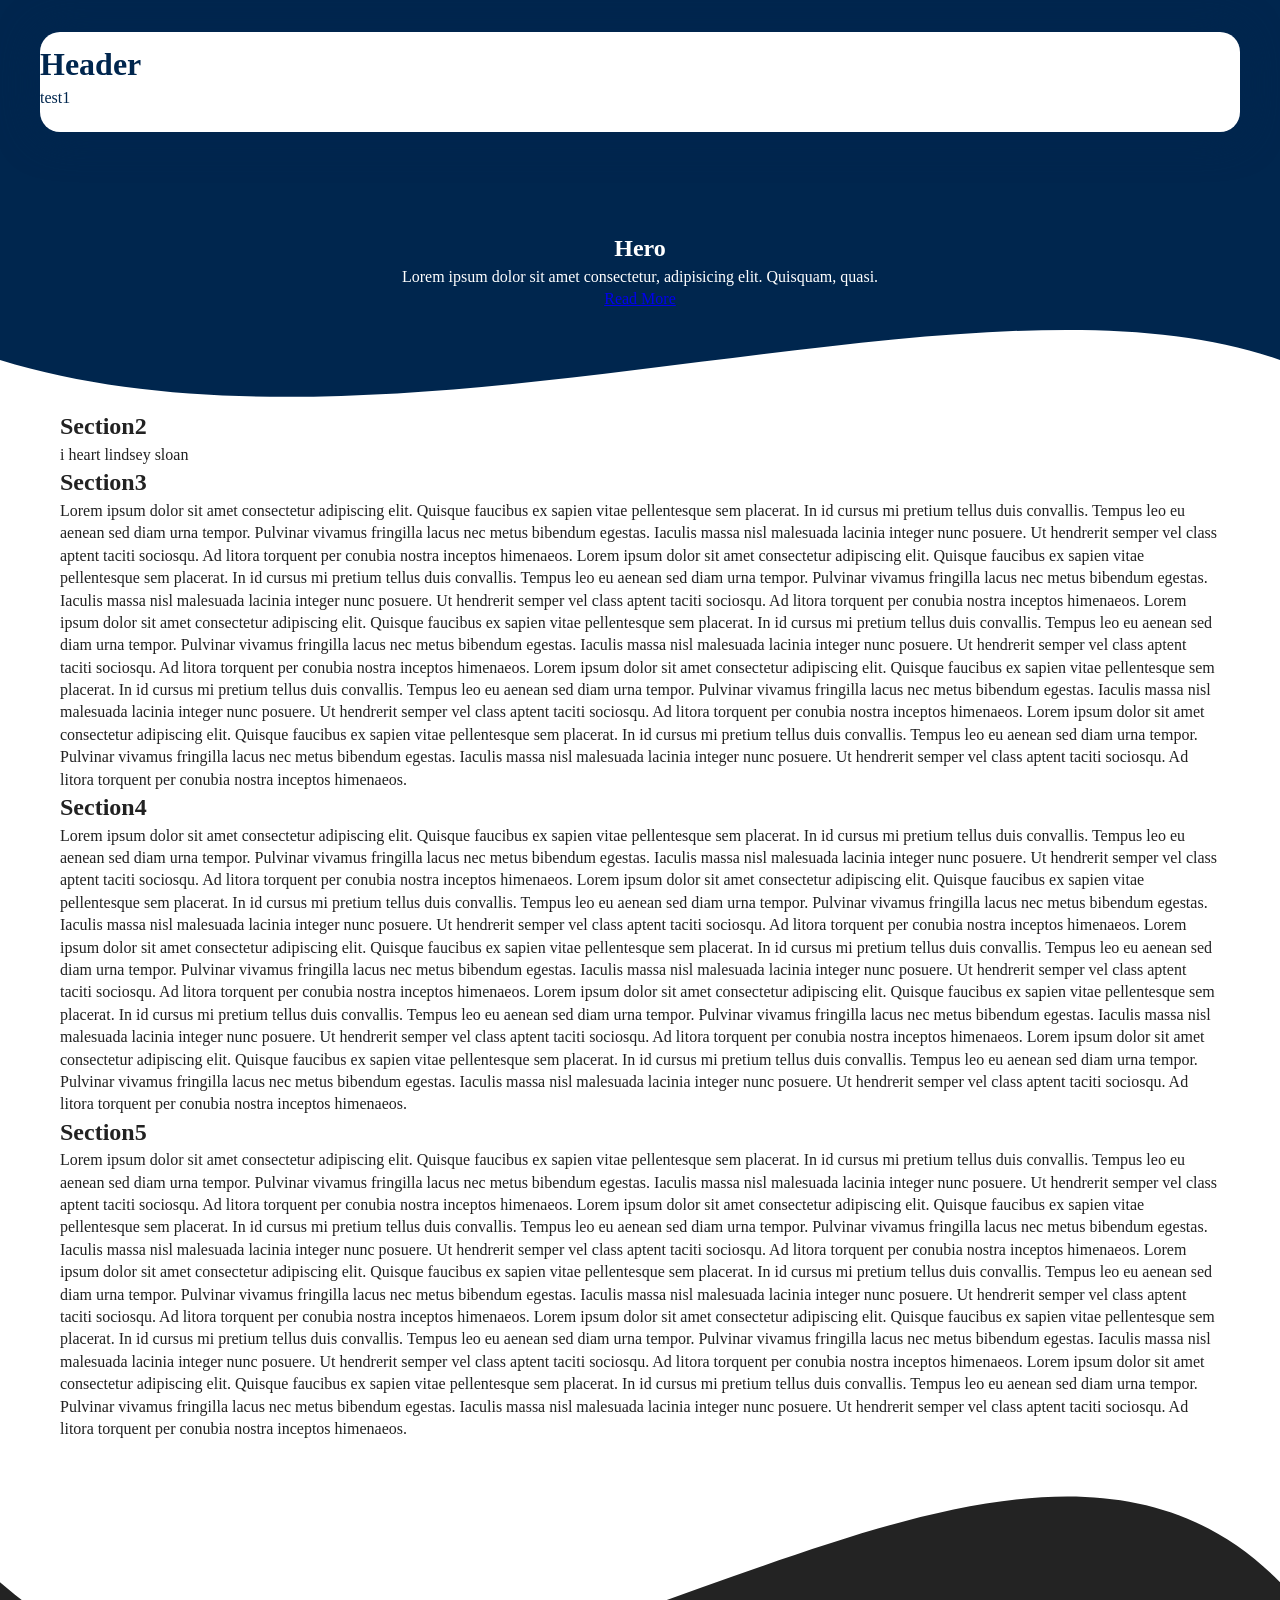
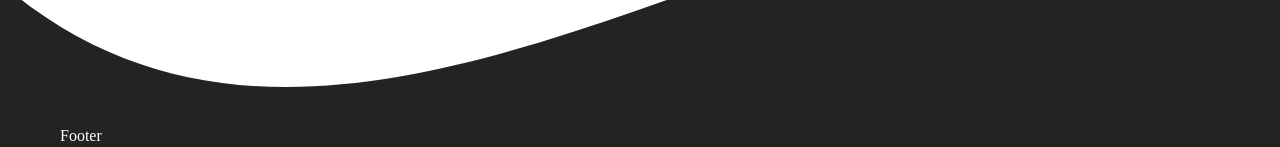
==== index.html @ b5d177bb "<3 sloan>" ====
<!doctype html>
<html class="no-js" lang="">

<head>
  <meta charset="utf-8">
  <meta name="viewport" content="width=device-width, initial-scale=1">
  <title></title>
  <link rel="stylesheet" href="css/style.css">
  <meta name="description" content="">

  <meta property="og:title" content="">
  <meta property="og:type" content="">
  <meta property="og:url" content="">
  <meta property="og:image" content="">
  <meta property="og:image:alt" content="">

  <link rel="icon" href="/favicon.ico" sizes="any">
  <link rel="icon" href="/icon.svg" type="image/svg+xml">
  <link rel="apple-touch-icon" href="icon.png">

  <link rel="manifest" href="site.webmanifest">
  <meta name="theme-color" content="#fafafa">
</head>

<body>
  <script src="js/app.js"></script>
  <header class="onscroll">
    <div>
      <h1>Header</h1>
      <nav>
        <ul>
          <li><p>test1</p></li>
        </ul>
      </nav>
    </div>
  </header>
  <main>
    <section class="hero">
      <div class="container">
        <h1>Hero</h1>
        <p>Lorem ipsum dolor sit amet consectetur, adipisicing elit. Quisquam, quasi.</p>
        <a href="#">Read More</a>
      </div>
        <svg viewBox="0 0 1440 320" xmlns="http://www.w3.org/2000/svg" preserveAspectRatio="none">
          <path fill="#fff" d="M 0 160 C 450 552 1099 -189 1440 160 L 1440 369 L 0 369 Z" />
        </svg>

    </section>
    <div class="container">
      <section>
        <h2>Section2</h2>
        <p>i heart lindsey sloan</p>
      </section>
      <section>
        <h2>Section3</h2>
        <p>Lorem ipsum dolor sit amet consectetur adipiscing elit. Quisque faucibus ex sapien vitae pellentesque sem
          placerat. In id cursus mi pretium tellus duis convallis. Tempus leo eu aenean sed diam urna tempor. Pulvinar
          vivamus fringilla lacus nec metus bibendum egestas. Iaculis massa nisl malesuada lacinia integer nunc posuere.
          Ut hendrerit semper vel class aptent taciti sociosqu. Ad litora torquent per conubia nostra inceptos
          himenaeos.

          Lorem ipsum dolor sit amet consectetur adipiscing elit. Quisque faucibus ex sapien vitae pellentesque sem
          placerat. In id cursus mi pretium tellus duis convallis. Tempus leo eu aenean sed diam urna tempor. Pulvinar
          vivamus fringilla lacus nec metus bibendum egestas. Iaculis massa nisl malesuada lacinia integer nunc posuere.
          Ut hendrerit semper vel class aptent taciti sociosqu. Ad litora torquent per conubia nostra inceptos
          himenaeos.

          Lorem ipsum dolor sit amet consectetur adipiscing elit. Quisque faucibus ex sapien vitae pellentesque sem
          placerat. In id cursus mi pretium tellus duis convallis. Tempus leo eu aenean sed diam urna tempor. Pulvinar
          vivamus fringilla lacus nec metus bibendum egestas. Iaculis massa nisl malesuada lacinia integer nunc posuere.
          Ut hendrerit semper vel class aptent taciti sociosqu. Ad litora torquent per conubia nostra inceptos
          himenaeos.

          Lorem ipsum dolor sit amet consectetur adipiscing elit. Quisque faucibus ex sapien vitae pellentesque sem
          placerat. In id cursus mi pretium tellus duis convallis. Tempus leo eu aenean sed diam urna tempor. Pulvinar
          vivamus fringilla lacus nec metus bibendum egestas. Iaculis massa nisl malesuada lacinia integer nunc posuere.
          Ut hendrerit semper vel class aptent taciti sociosqu. Ad litora torquent per conubia nostra inceptos
          himenaeos.

          Lorem ipsum dolor sit amet consectetur adipiscing elit. Quisque faucibus ex sapien vitae pellentesque sem
          placerat. In id cursus mi pretium tellus duis convallis. Tempus leo eu aenean sed diam urna tempor. Pulvinar
          vivamus fringilla lacus nec metus bibendum egestas. Iaculis massa nisl malesuada lacinia integer nunc posuere.
          Ut hendrerit semper vel class aptent taciti sociosqu. Ad litora torquent per conubia nostra inceptos
          himenaeos.</p>
      </section>
      <section>
        <h2>Section4</h2>
        <p>Lorem ipsum dolor sit amet consectetur adipiscing elit. Quisque faucibus ex sapien vitae pellentesque sem
          placerat. In id cursus mi pretium tellus duis convallis. Tempus leo eu aenean sed diam urna tempor. Pulvinar
          vivamus fringilla lacus nec metus bibendum egestas. Iaculis massa nisl malesuada lacinia integer nunc posuere.
          Ut hendrerit semper vel class aptent taciti sociosqu. Ad litora torquent per conubia nostra inceptos
          himenaeos.

          Lorem ipsum dolor sit amet consectetur adipiscing elit. Quisque faucibus ex sapien vitae pellentesque sem
          placerat. In id cursus mi pretium tellus duis convallis. Tempus leo eu aenean sed diam urna tempor. Pulvinar
          vivamus fringilla lacus nec metus bibendum egestas. Iaculis massa nisl malesuada lacinia integer nunc posuere.
          Ut hendrerit semper vel class aptent taciti sociosqu. Ad litora torquent per conubia nostra inceptos
          himenaeos.

          Lorem ipsum dolor sit amet consectetur adipiscing elit. Quisque faucibus ex sapien vitae pellentesque sem
          placerat. In id cursus mi pretium tellus duis convallis. Tempus leo eu aenean sed diam urna tempor. Pulvinar
          vivamus fringilla lacus nec metus bibendum egestas. Iaculis massa nisl malesuada lacinia integer nunc posuere.
          Ut hendrerit semper vel class aptent taciti sociosqu. Ad litora torquent per conubia nostra inceptos
          himenaeos.

          Lorem ipsum dolor sit amet consectetur adipiscing elit. Quisque faucibus ex sapien vitae pellentesque sem
          placerat. In id cursus mi pretium tellus duis convallis. Tempus leo eu aenean sed diam urna tempor. Pulvinar
          vivamus fringilla lacus nec metus bibendum egestas. Iaculis massa nisl malesuada lacinia integer nunc posuere.
          Ut hendrerit semper vel class aptent taciti sociosqu. Ad litora torquent per conubia nostra inceptos
          himenaeos.

          Lorem ipsum dolor sit amet consectetur adipiscing elit. Quisque faucibus ex sapien vitae pellentesque sem
          placerat. In id cursus mi pretium tellus duis convallis. Tempus leo eu aenean sed diam urna tempor. Pulvinar
          vivamus fringilla lacus nec metus bibendum egestas. Iaculis massa nisl malesuada lacinia integer nunc posuere.
          Ut hendrerit semper vel class aptent taciti sociosqu. Ad litora torquent per conubia nostra inceptos
          himenaeos.</p>
      </section>
      <section>
        <h2>Section5</h2>
        <p>Lorem ipsum dolor sit amet consectetur adipiscing elit. Quisque faucibus ex sapien vitae pellentesque sem
          placerat. In id cursus mi pretium tellus duis convallis. Tempus leo eu aenean sed diam urna tempor. Pulvinar
          vivamus fringilla lacus nec metus bibendum egestas. Iaculis massa nisl malesuada lacinia integer nunc posuere.
          Ut hendrerit semper vel class aptent taciti sociosqu. Ad litora torquent per conubia nostra inceptos
          himenaeos.

          Lorem ipsum dolor sit amet consectetur adipiscing elit. Quisque faucibus ex sapien vitae pellentesque sem
          placerat. In id cursus mi pretium tellus duis convallis. Tempus leo eu aenean sed diam urna tempor. Pulvinar
          vivamus fringilla lacus nec metus bibendum egestas. Iaculis massa nisl malesuada lacinia integer nunc posuere.
          Ut hendrerit semper vel class aptent taciti sociosqu. Ad litora torquent per conubia nostra inceptos
          himenaeos.

          Lorem ipsum dolor sit amet consectetur adipiscing elit. Quisque faucibus ex sapien vitae pellentesque sem
          placerat. In id cursus mi pretium tellus duis convallis. Tempus leo eu aenean sed diam urna tempor. Pulvinar
          vivamus fringilla lacus nec metus bibendum egestas. Iaculis massa nisl malesuada lacinia integer nunc posuere.
          Ut hendrerit semper vel class aptent taciti sociosqu. Ad litora torquent per conubia nostra inceptos
          himenaeos.

          Lorem ipsum dolor sit amet consectetur adipiscing elit. Quisque faucibus ex sapien vitae pellentesque sem
          placerat. In id cursus mi pretium tellus duis convallis. Tempus leo eu aenean sed diam urna tempor. Pulvinar
          vivamus fringilla lacus nec metus bibendum egestas. Iaculis massa nisl malesuada lacinia integer nunc posuere.
          Ut hendrerit semper vel class aptent taciti sociosqu. Ad litora torquent per conubia nostra inceptos
          himenaeos.

          Lorem ipsum dolor sit amet consectetur adipiscing elit. Quisque faucibus ex sapien vitae pellentesque sem
          placerat. In id cursus mi pretium tellus duis convallis. Tempus leo eu aenean sed diam urna tempor. Pulvinar
          vivamus fringilla lacus nec metus bibendum egestas. Iaculis massa nisl malesuada lacinia integer nunc posuere.
          Ut hendrerit semper vel class aptent taciti sociosqu. Ad litora torquent per conubia nostra inceptos
          himenaeos.</p>
      </section>
    </div>
    <svg viewBox="0 0 1440 320" xmlns="http://www.w3.org/2000/svg" preserveAspectRatio="none">
      <path fill="#232323" d="M 0 160 C 450 552 1099 -189 1440 160 L 1440 369 L 0 369 Z" />
    </svg>
  </main>
  <footer>
    <div class="container">
      <p>Footer</p>
    </div>
  </footer>
</body>

</html>
---- css/style.css ----
/*! HTML5 Boilerplate v9.0.1 | MIT License | https://html5boilerplate.com/ */

/* main.css 3.0.0 | MIT License | https://github.com/h5bp/main.css#readme */
/*
 * What follows is the result of much research on cross-browser styling.
 * Credit left inline and big thanks to Nicolas Gallagher, Jonathan Neal,
 * Kroc Camen, and the H5BP dev community and team.
 */

/* ==========================================================================
   Base styles: opinionated defaults
   ========================================================================== */

html {
  color: #222;
  font-size: 1em;
  line-height: 1.4;
}

/*
 * Remove text-shadow in selection highlight:
 * https://twitter.com/miketaylr/status/12228805301
 *
 * Customize the background color to match your design.
 */

::-moz-selection {
  background: #b3d4fc;
  text-shadow: none;
}

::selection {
  background: #b3d4fc;
  text-shadow: none;
}

/*
 * A better looking default horizontal rule
 */

hr {
  display: block;
  height: 1px;
  border: 0;
  border-top: 1px solid #ccc;
  margin: 1em 0;
  padding: 0;
}

/*
 * Remove the gap between audio, canvas, iframes,
 * images, videos and the bottom of their containers:
 * https://github.com/h5bp/html5-boilerplate/issues/440
 */

audio,
canvas,
iframe,
img,
svg,
video {
  vertical-align: middle;
}

/*
 * Remove default fieldset styles.
 */

fieldset {
  border: 0;
  margin: 0;
  padding: 0;
}

/*
 * Allow only vertical resizing of textareas.
 */

textarea {
  resize: vertical;
}

/* ==========================================================================
   Helper classes
   ========================================================================== */

/*
 * Hide visually and from screen readers
 */

.hidden,
[hidden] {
  display: none !important;
}

/*
 * Hide only visually, but have it available for screen readers:
 * https://snook.ca/archives/html_and_css/hiding-content-for-accessibility
 *
 * 1. For long content, line feeds are not interpreted as spaces and small width
 *    causes content to wrap 1 word per line:
 *    https://medium.com/@jessebeach/beware-smushed-off-screen-accessible-text-5952a4c2cbfe
 */

.visually-hidden {
  border: 0;
  clip: rect(0, 0, 0, 0);
  height: 1px;
  margin: -1px;
  overflow: hidden;
  padding: 0;
  position: absolute;
  white-space: nowrap;
  width: 1px;
  /* 1 */
}

/*
 * Extends the .visually-hidden class to allow the element
 * to be focusable when navigated to via the keyboard:
 * https://www.drupal.org/node/897638
 */

.visually-hidden.focusable:active,
.visually-hidden.focusable:focus {
  clip: auto;
  height: auto;
  margin: 0;
  overflow: visible;
  position: static;
  white-space: inherit;
  width: auto;
}

/*
 * Hide visually and from screen readers, but maintain layout
 */

.invisible {
  visibility: hidden;
}

/*
 * Clearfix: contain floats
 *
 * The use of `table` rather than `block` is only necessary if using
 * `::before` to contain the top-margins of child elements.
 */

.clearfix::before,
.clearfix::after {
  content: "";
  display: table;
}

.clearfix::after {
  clear: both;
}

/* ==========================================================================
   EXAMPLE Media Queries for Responsive Design.
   These examples override the primary ('mobile first') styles.
   Modify as content requires.
   ========================================================================== */

@media only screen and (min-width: 35em) {
  /* Style adjustments for viewports that meet the condition */
}

@media print,
  (-webkit-min-device-pixel-ratio: 1.25),
  (min-resolution: 1.25dppx),
  (min-resolution: 120dpi) {
  /* Style adjustments for high resolution devices */
}

/* ==========================================================================
   Print styles.
   Inlined to avoid the additional HTTP request:
   https://www.phpied.com/delay-loading-your-print-css/
   ========================================================================== */

@media print {
  *,
  *::before,
  *::after {
    background: #fff !important;
    color: #000 !important;
    /* Black prints faster */
    box-shadow: none !important;
    text-shadow: none !important;
  }

  a,
  a:visited {
    text-decoration: underline;
  }

  a[href]::after {
    content: " (" attr(href) ")";
  }

  abbr[title]::after {
    content: " (" attr(title) ")";
  }

  /*
   * Don't show links that are fragment identifiers,
   * or use the `javascript:` pseudo protocol
   */
  a[href^="#"]::after,
  a[href^="javascript:"]::after {
    content: "";
  }

  pre {
    white-space: pre-wrap !important;
  }

  pre,
  blockquote {
    border: 1px solid #999;
    page-break-inside: avoid;
  }

  tr,
  img {
    page-break-inside: avoid;
  }

  p,
  h2,
  h3 {
    orphans: 3;
    widows: 3;
  }

  h2,
  h3 {
    page-break-after: avoid;
  }
}
/* ==========================================================================
  custom styles
   ========================================================================== */
* {
  margin: 0;
  padding: 0;
  box-sizing: border-box;

}

header {
  background-color: #ffffff;
  color: #00264e;
  height: 100px;
  margin: 0 auto;
  max-width: 1200px;
  padding: 0 20px;
  border-radius: 20px;
  box-shadow: 0 2px 40px #00264e;
}

body {
  background-color: #00264e;
  margin-top: 2em;
}
main {
  background-color: #FFF;
  margin: 0;
  padding: 0;
}
footer {
  background-color: #232323;
  color: #fff;
  margin: 0;
  padding: 0;
}
.offwhite {
  background-color: #ededed;
}

.container {
  max-width: 1200px;
  margin: 0 auto;
  padding: 0 20px;
}

.hero {
  position: relative;
  background-color: #00264e;
  color: white;
  padding: 100px 0 100px;
  text-align: center;
  overflow: hidden;
}

.hero .container {
  max-width: 1200px;
  margin: 0 auto;
  padding: 0 20px;
}

.hero svg {
  position: absolute;
  bottom: 0;
  left: 0;
  width: 100%;
  height: 100px;
  display: block;
  pointer-events: none;
}
nav {
  position: sticky;
  top: 0;
  z-index: 1000; /* Make sure it stays above content */
  background-color: white; /* Or match your navbar color */
}

.onscroll {
  position: sticky;
  top: 0;
  z-index: 1000;
  background: white;
  padding: 10px 0;
}
li {
  list-style-type: none;
}
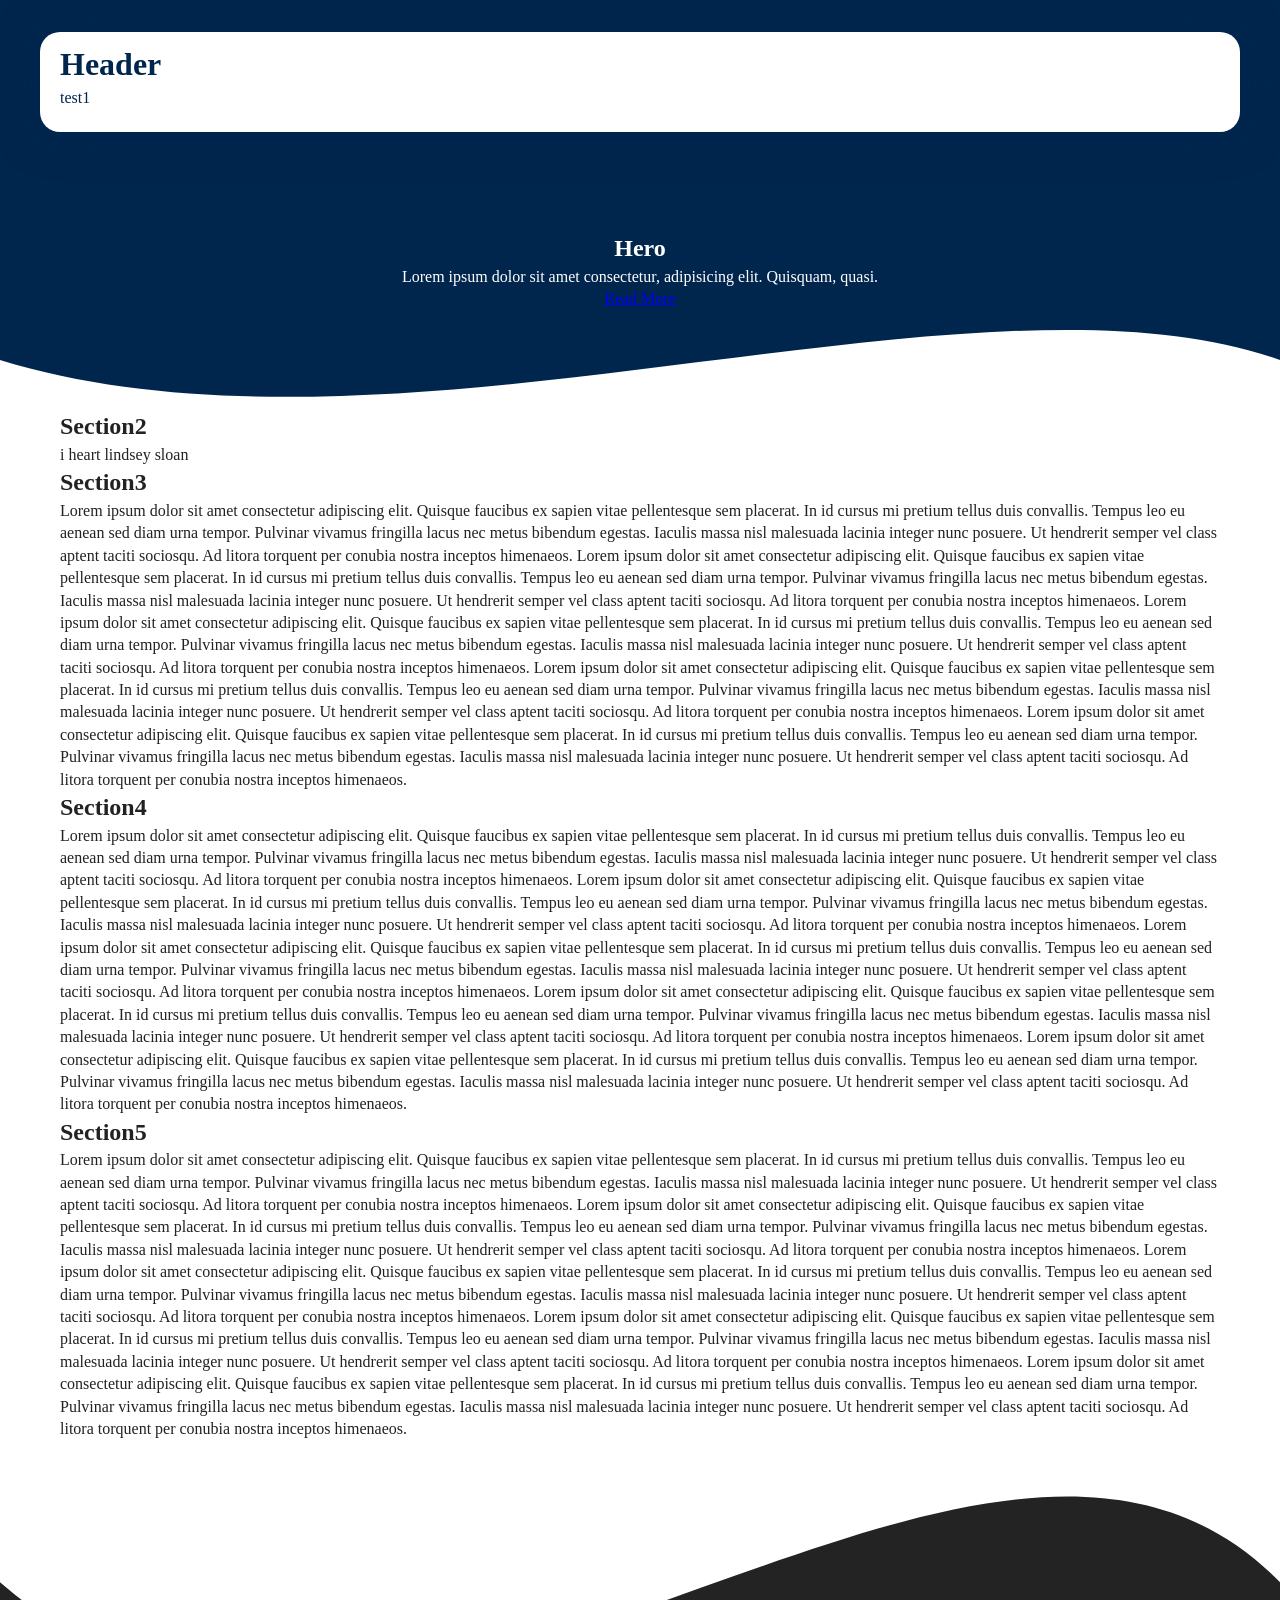
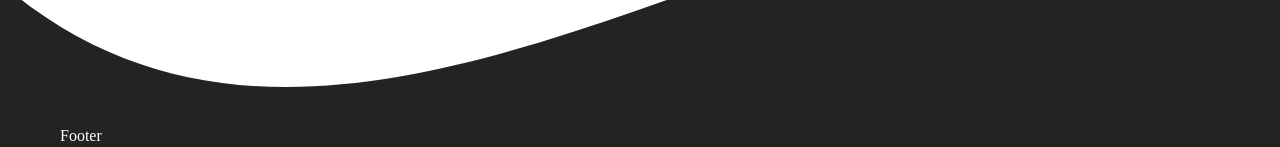
==== commit e96cd659: "tried fixing navbar on mobile got frustrated and stopped" ====
--- a/index.html
+++ b/index.html
@@ -23,9 +23,10 @@
 </head>
 
 <body>
+  <script src="js/main.js"></script>
   <script src="js/app.js"></script>
   <header class="onscroll">
-    <div>
+    <div class="container">
       <h1>Header</h1>
       <nav>
         <ul>
--- a/css/style.css
+++ b/css/style.css
@@ -255,15 +255,17 @@
   color: #00264e;
   height: 100px;
   margin: 0 auto;
-  max-width: 1200px;
+  width: 1200px;
   padding: 0 20px;
   border-radius: 20px;
   box-shadow: 0 2px 40px #00264e;
+  transition: width 0.5s ease, border-radius 1s ease;
 }
 
 body {
   background-color: #00264e;
   margin-top: 2em;
+  overflow-x: hidden;
 }
 main {
   background-color: #FFF;
@@ -299,6 +301,7 @@
   max-width: 1200px;
   margin: 0 auto;
   padding: 0 20px;
+  width: 100%;
 }
 
 .hero svg {
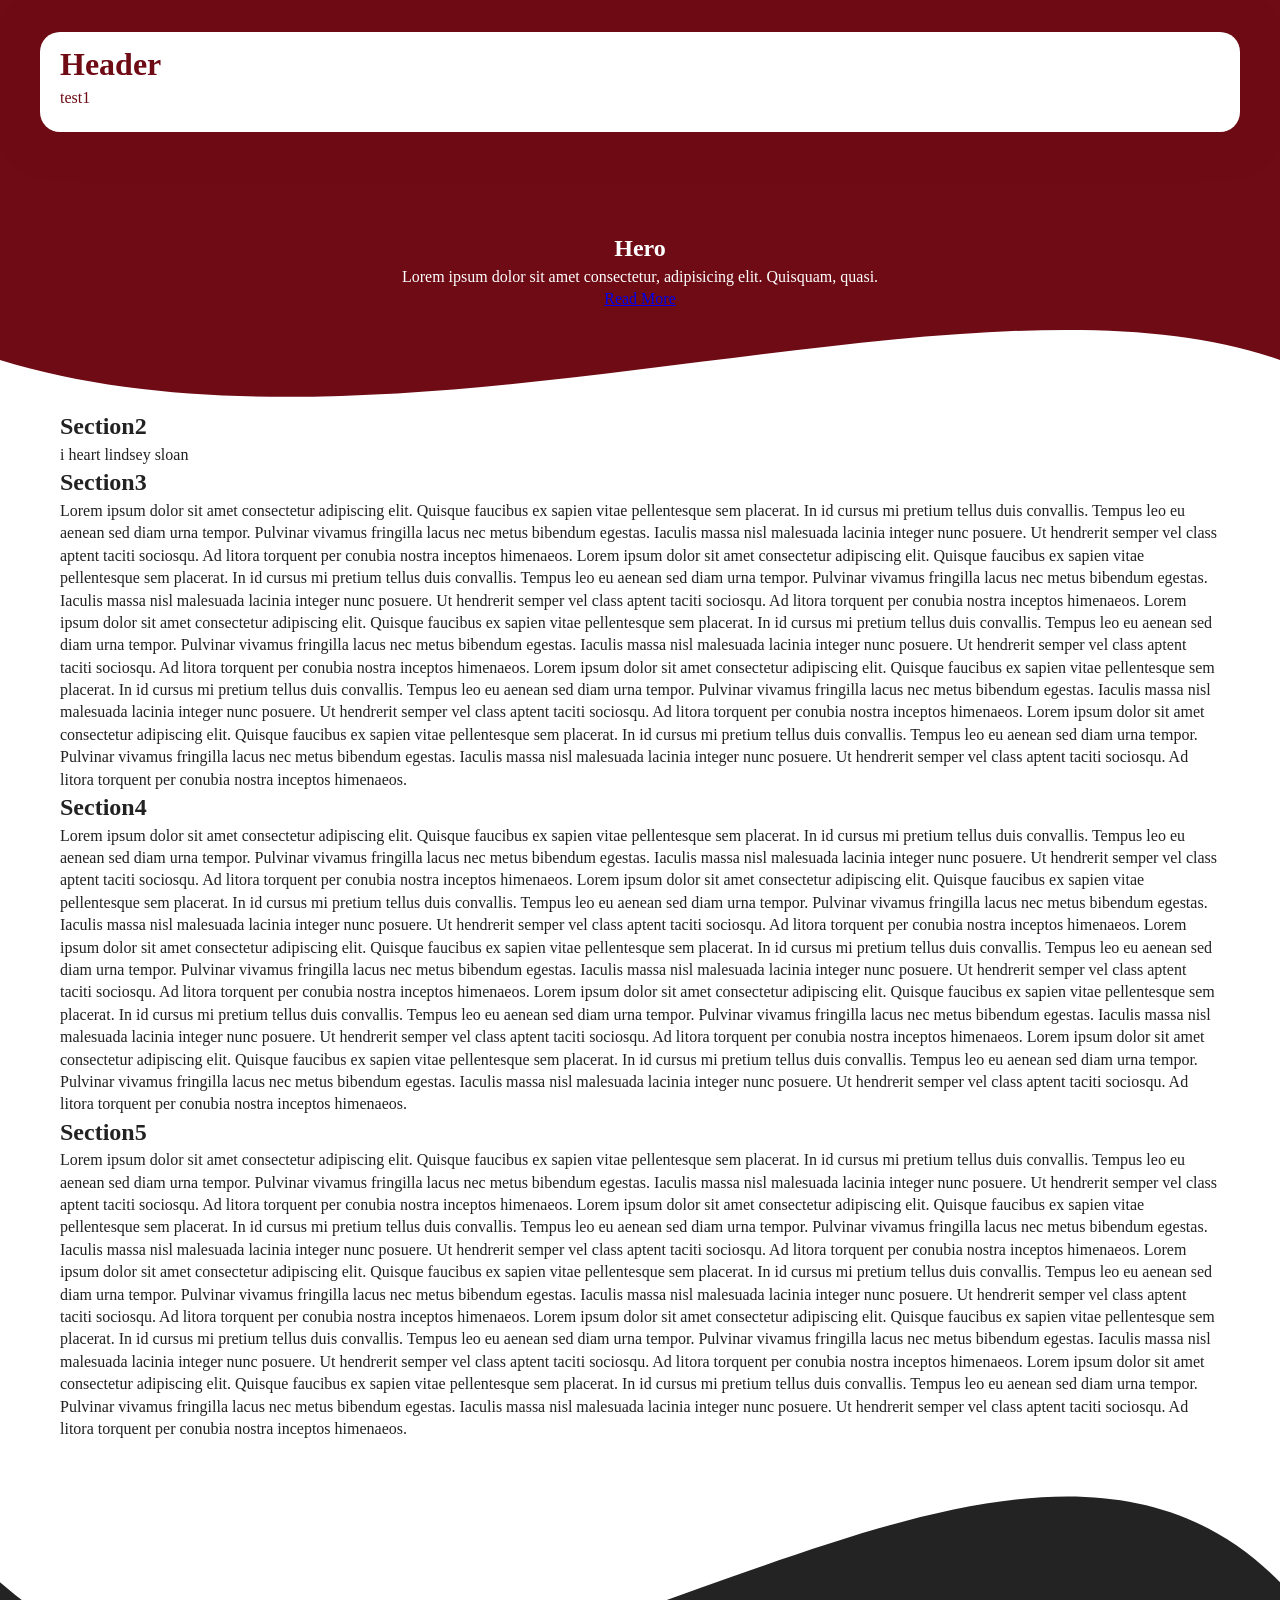
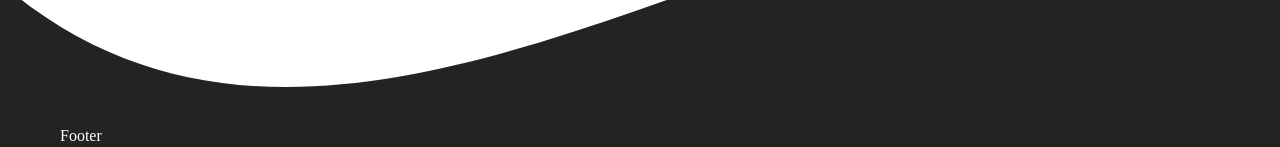
==== commit dd849d29: "added title" ====
--- a/index.html
+++ b/index.html
@@ -4,7 +4,7 @@
 <head>
   <meta charset="utf-8">
   <meta name="viewport" content="width=device-width, initial-scale=1">
-  <title></title>
+  <title>Gabriel Wynne's Website</title>
   <link rel="stylesheet" href="css/style.css">
   <meta name="description" content="">
 
--- a/css/style.css
+++ b/css/style.css
@@ -252,18 +252,18 @@
 
 header {
   background-color: #ffffff;
-  color: #00264e;
+  color: #6E0B14;
   height: 100px;
   margin: 0 auto;
   width: 1200px;
   padding: 0 20px;
   border-radius: 20px;
-  box-shadow: 0 2px 40px #00264e;
+  box-shadow: 0 2px 40px #6E0B14;
   transition: width 0.5s ease, border-radius 1s ease;
 }
 
 body {
-  background-color: #00264e;
+  background-color: #6E0B14;
   margin-top: 2em;
   overflow-x: hidden;
 }
@@ -290,7 +290,7 @@
 
 .hero {
   position: relative;
-  background-color: #00264e;
+  background-color: #6E0B14;
   color: white;
   padding: 100px 0 100px;
   text-align: center;
@@ -331,4 +331,14 @@
   list-style-type: none;
 }
 
-
+@media screen and (max-width: 1200px) {
+  header {
+    width: 100%;
+    border-radius: 0;
+  }
+  body {
+    margin-top: 0;
+  }
+}
+
+
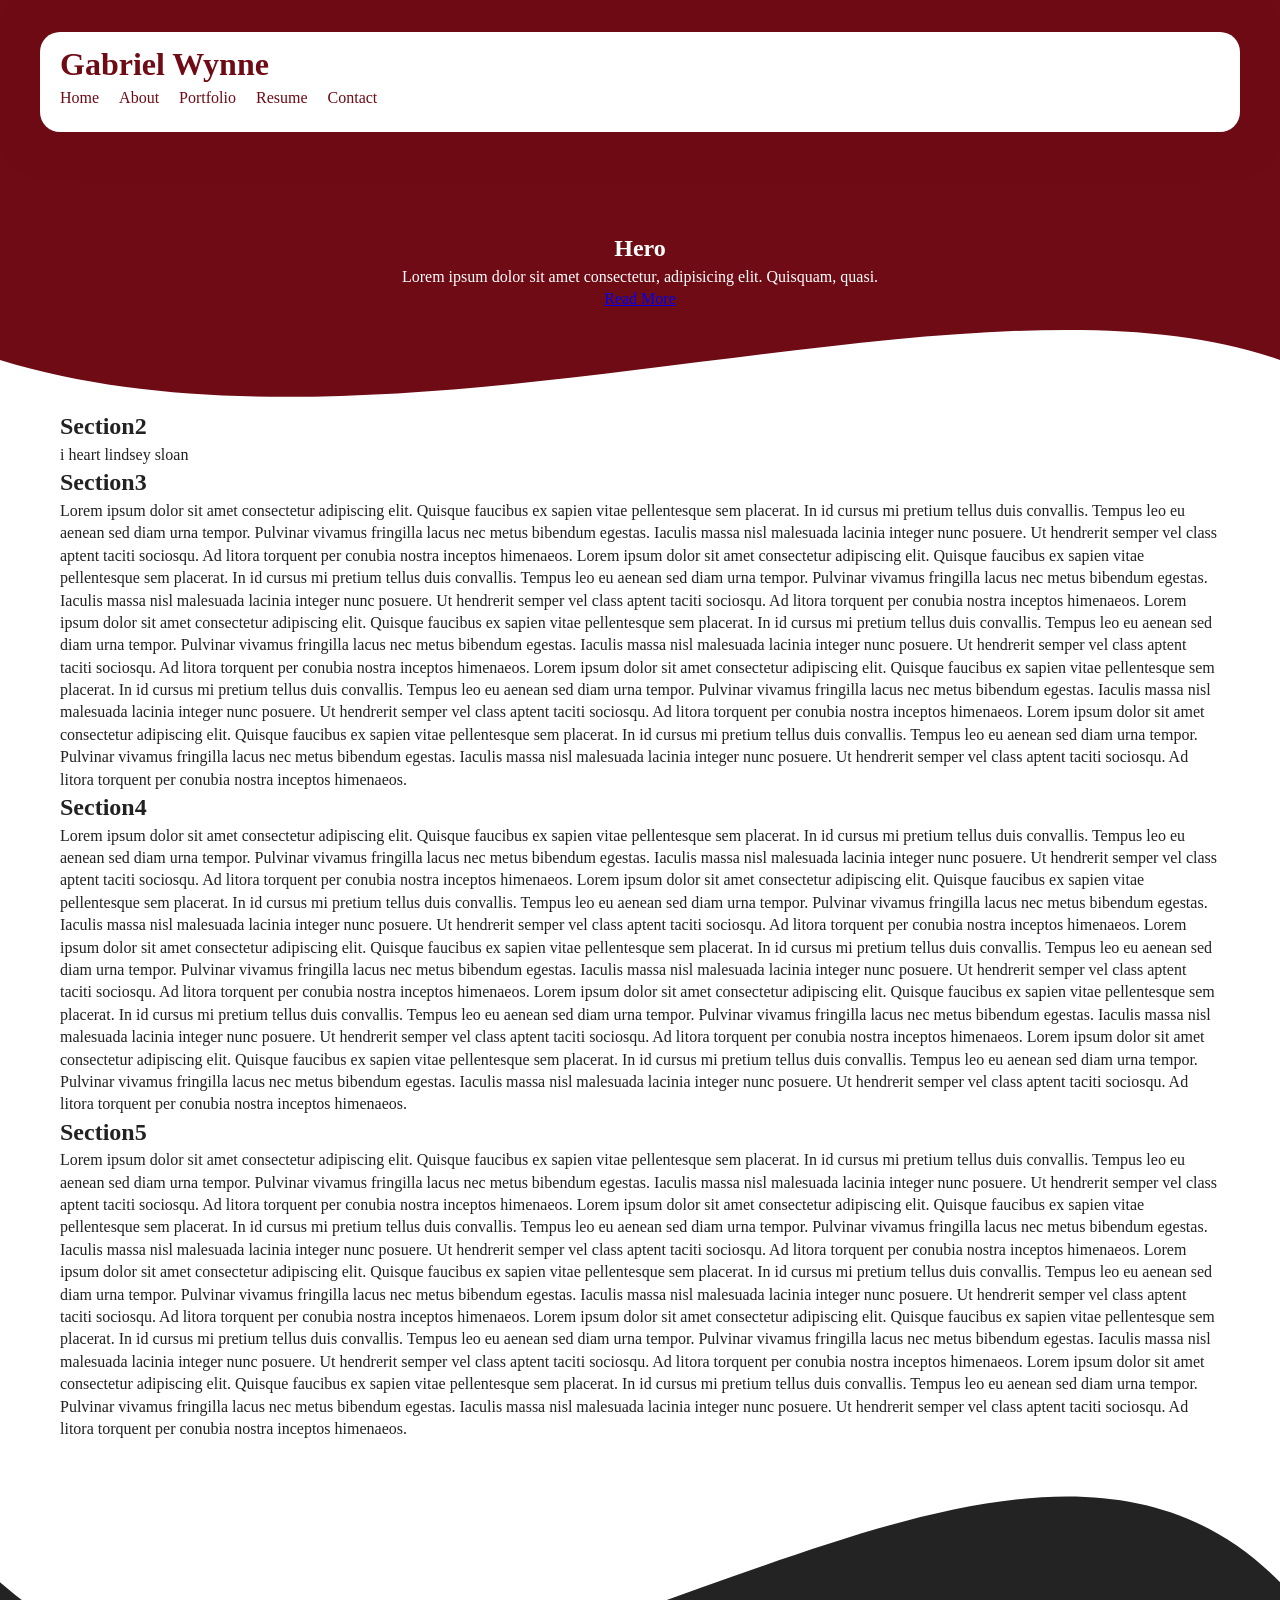
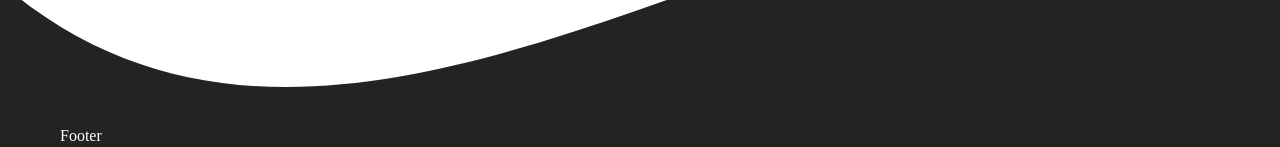
==== commit b2ad4b83: "backend stuff" ====
--- a/index.html
+++ b/index.html
@@ -27,10 +27,14 @@
   <script src="js/app.js"></script>
   <header class="onscroll">
     <div class="container">
-      <h1>Header</h1>
+      <h1>Gabriel Wynne</h1>
       <nav>
         <ul>
-          <li><p>test1</p></li>
+          <li><p>Home</p></li>
+          <li><p>About</p></li>
+          <li><p>Portfolio</p></li>
+          <li><p>Resume</p></li>
+          <li><p>Contact</p></li>
         </ul>
       </nav>
     </div>
--- a/css/style.css
+++ b/css/style.css
@@ -330,6 +330,17 @@
 li {
   list-style-type: none;
 }
+nav ul {
+  display: flex;
+  list-style: none;
+  padding: 0;
+  margin: 0;
+}
+
+nav li {
+  margin-right: 20px; /* spacing between links */
+}
+
 
 @media screen and (max-width: 1200px) {
   header {
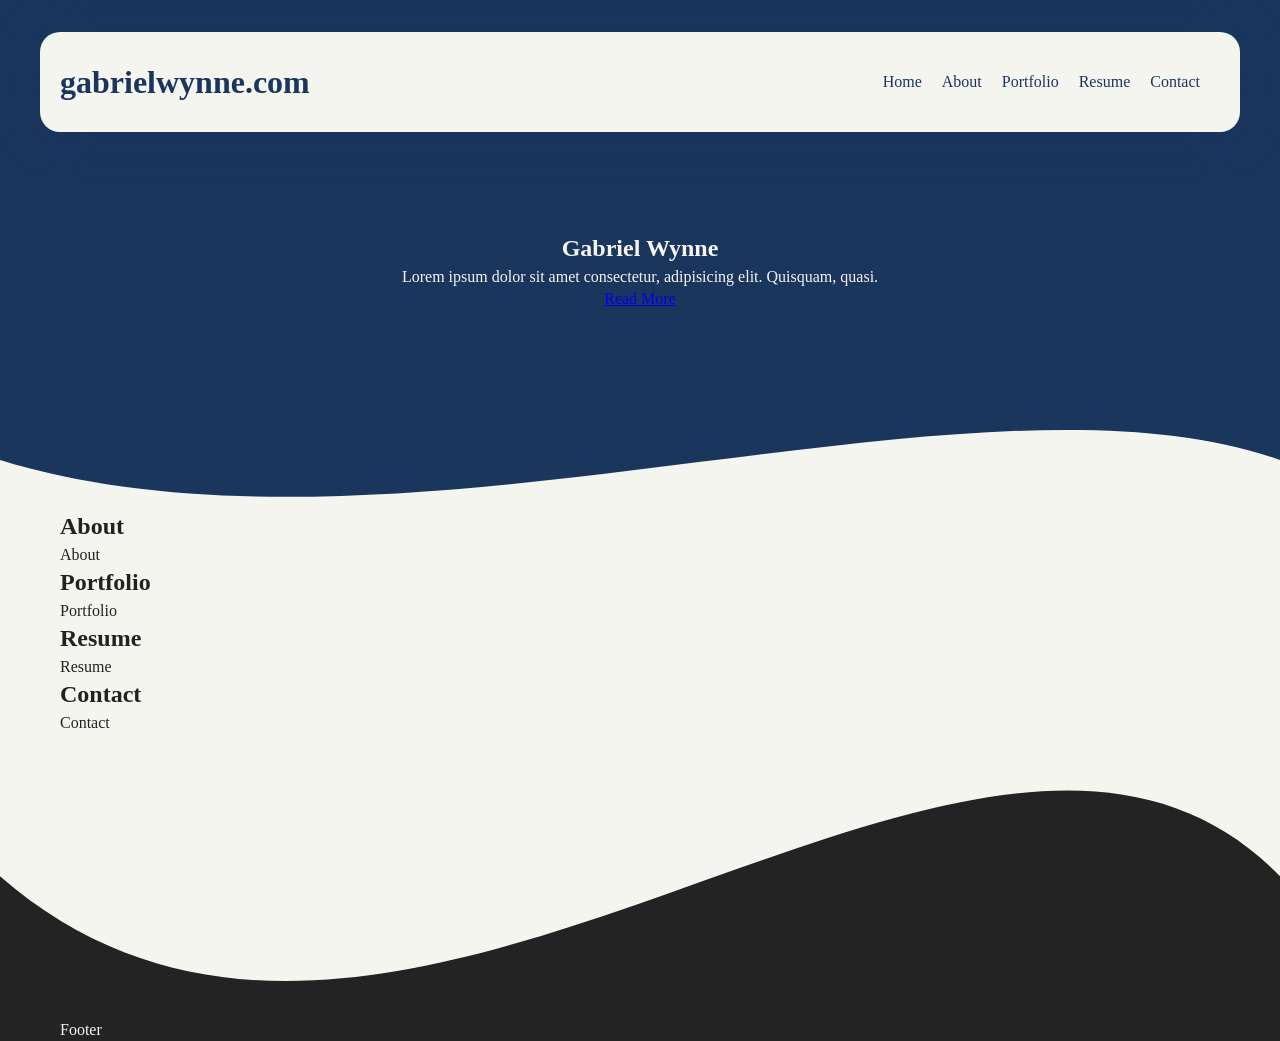
==== commit 897585f5: "removed a bunch of unneeded stuff and changed colors and fixed nav bar" ====
--- a/index.html
+++ b/index.html
@@ -27,7 +27,7 @@
   <script src="js/app.js"></script>
   <header class="onscroll">
     <div class="container">
-      <h1>Gabriel Wynne</h1>
+      <h1>gabrielwynne.com</h1>
       <nav>
         <ul>
           <li><p>Home</p></li>
@@ -42,115 +42,31 @@
   <main>
     <section class="hero">
       <div class="container">
-        <h1>Hero</h1>
+        <h1>Gabriel Wynne</h1>
         <p>Lorem ipsum dolor sit amet consectetur, adipisicing elit. Quisquam, quasi.</p>
         <a href="#">Read More</a>
       </div>
         <svg viewBox="0 0 1440 320" xmlns="http://www.w3.org/2000/svg" preserveAspectRatio="none">
-          <path fill="#fff" d="M 0 160 C 450 552 1099 -189 1440 160 L 1440 369 L 0 369 Z" />
+          <path fill="#F5F5F0" d="M 0 160 C 450 552 1099 -189 1440 160 L 1440 369 L 0 369 Z" />
         </svg>
 
     </section>
     <div class="container">
       <section>
-        <h2>Section2</h2>
-        <p>i heart lindsey sloan</p>
+        <h2>About</h2>
+        <p>About</p>
       </section>
       <section>
-        <h2>Section3</h2>
-        <p>Lorem ipsum dolor sit amet consectetur adipiscing elit. Quisque faucibus ex sapien vitae pellentesque sem
-          placerat. In id cursus mi pretium tellus duis convallis. Tempus leo eu aenean sed diam urna tempor. Pulvinar
-          vivamus fringilla lacus nec metus bibendum egestas. Iaculis massa nisl malesuada lacinia integer nunc posuere.
-          Ut hendrerit semper vel class aptent taciti sociosqu. Ad litora torquent per conubia nostra inceptos
-          himenaeos.
-
-          Lorem ipsum dolor sit amet consectetur adipiscing elit. Quisque faucibus ex sapien vitae pellentesque sem
-          placerat. In id cursus mi pretium tellus duis convallis. Tempus leo eu aenean sed diam urna tempor. Pulvinar
-          vivamus fringilla lacus nec metus bibendum egestas. Iaculis massa nisl malesuada lacinia integer nunc posuere.
-          Ut hendrerit semper vel class aptent taciti sociosqu. Ad litora torquent per conubia nostra inceptos
-          himenaeos.
-
-          Lorem ipsum dolor sit amet consectetur adipiscing elit. Quisque faucibus ex sapien vitae pellentesque sem
-          placerat. In id cursus mi pretium tellus duis convallis. Tempus leo eu aenean sed diam urna tempor. Pulvinar
-          vivamus fringilla lacus nec metus bibendum egestas. Iaculis massa nisl malesuada lacinia integer nunc posuere.
-          Ut hendrerit semper vel class aptent taciti sociosqu. Ad litora torquent per conubia nostra inceptos
-          himenaeos.
-
-          Lorem ipsum dolor sit amet consectetur adipiscing elit. Quisque faucibus ex sapien vitae pellentesque sem
-          placerat. In id cursus mi pretium tellus duis convallis. Tempus leo eu aenean sed diam urna tempor. Pulvinar
-          vivamus fringilla lacus nec metus bibendum egestas. Iaculis massa nisl malesuada lacinia integer nunc posuere.
-          Ut hendrerit semper vel class aptent taciti sociosqu. Ad litora torquent per conubia nostra inceptos
-          himenaeos.
-
-          Lorem ipsum dolor sit amet consectetur adipiscing elit. Quisque faucibus ex sapien vitae pellentesque sem
-          placerat. In id cursus mi pretium tellus duis convallis. Tempus leo eu aenean sed diam urna tempor. Pulvinar
-          vivamus fringilla lacus nec metus bibendum egestas. Iaculis massa nisl malesuada lacinia integer nunc posuere.
-          Ut hendrerit semper vel class aptent taciti sociosqu. Ad litora torquent per conubia nostra inceptos
-          himenaeos.</p>
+        <h2>Portfolio</h2>
+        <p>Portfolio</p>
       </section>
       <section>
-        <h2>Section4</h2>
-        <p>Lorem ipsum dolor sit amet consectetur adipiscing elit. Quisque faucibus ex sapien vitae pellentesque sem
-          placerat. In id cursus mi pretium tellus duis convallis. Tempus leo eu aenean sed diam urna tempor. Pulvinar
-          vivamus fringilla lacus nec metus bibendum egestas. Iaculis massa nisl malesuada lacinia integer nunc posuere.
-          Ut hendrerit semper vel class aptent taciti sociosqu. Ad litora torquent per conubia nostra inceptos
-          himenaeos.
-
-          Lorem ipsum dolor sit amet consectetur adipiscing elit. Quisque faucibus ex sapien vitae pellentesque sem
-          placerat. In id cursus mi pretium tellus duis convallis. Tempus leo eu aenean sed diam urna tempor. Pulvinar
-          vivamus fringilla lacus nec metus bibendum egestas. Iaculis massa nisl malesuada lacinia integer nunc posuere.
-          Ut hendrerit semper vel class aptent taciti sociosqu. Ad litora torquent per conubia nostra inceptos
-          himenaeos.
-
-          Lorem ipsum dolor sit amet consectetur adipiscing elit. Quisque faucibus ex sapien vitae pellentesque sem
-          placerat. In id cursus mi pretium tellus duis convallis. Tempus leo eu aenean sed diam urna tempor. Pulvinar
-          vivamus fringilla lacus nec metus bibendum egestas. Iaculis massa nisl malesuada lacinia integer nunc posuere.
-          Ut hendrerit semper vel class aptent taciti sociosqu. Ad litora torquent per conubia nostra inceptos
-          himenaeos.
-
-          Lorem ipsum dolor sit amet consectetur adipiscing elit. Quisque faucibus ex sapien vitae pellentesque sem
-          placerat. In id cursus mi pretium tellus duis convallis. Tempus leo eu aenean sed diam urna tempor. Pulvinar
-          vivamus fringilla lacus nec metus bibendum egestas. Iaculis massa nisl malesuada lacinia integer nunc posuere.
-          Ut hendrerit semper vel class aptent taciti sociosqu. Ad litora torquent per conubia nostra inceptos
-          himenaeos.
-
-          Lorem ipsum dolor sit amet consectetur adipiscing elit. Quisque faucibus ex sapien vitae pellentesque sem
-          placerat. In id cursus mi pretium tellus duis convallis. Tempus leo eu aenean sed diam urna tempor. Pulvinar
-          vivamus fringilla lacus nec metus bibendum egestas. Iaculis massa nisl malesuada lacinia integer nunc posuere.
-          Ut hendrerit semper vel class aptent taciti sociosqu. Ad litora torquent per conubia nostra inceptos
-          himenaeos.</p>
+        <h2>Resume</h2>
+        <p>Resume</p>
       </section>
       <section>
-        <h2>Section5</h2>
-        <p>Lorem ipsum dolor sit amet consectetur adipiscing elit. Quisque faucibus ex sapien vitae pellentesque sem
-          placerat. In id cursus mi pretium tellus duis convallis. Tempus leo eu aenean sed diam urna tempor. Pulvinar
-          vivamus fringilla lacus nec metus bibendum egestas. Iaculis massa nisl malesuada lacinia integer nunc posuere.
-          Ut hendrerit semper vel class aptent taciti sociosqu. Ad litora torquent per conubia nostra inceptos
-          himenaeos.
-
-          Lorem ipsum dolor sit amet consectetur adipiscing elit. Quisque faucibus ex sapien vitae pellentesque sem
-          placerat. In id cursus mi pretium tellus duis convallis. Tempus leo eu aenean sed diam urna tempor. Pulvinar
-          vivamus fringilla lacus nec metus bibendum egestas. Iaculis massa nisl malesuada lacinia integer nunc posuere.
-          Ut hendrerit semper vel class aptent taciti sociosqu. Ad litora torquent per conubia nostra inceptos
-          himenaeos.
-
-          Lorem ipsum dolor sit amet consectetur adipiscing elit. Quisque faucibus ex sapien vitae pellentesque sem
-          placerat. In id cursus mi pretium tellus duis convallis. Tempus leo eu aenean sed diam urna tempor. Pulvinar
-          vivamus fringilla lacus nec metus bibendum egestas. Iaculis massa nisl malesuada lacinia integer nunc posuere.
-          Ut hendrerit semper vel class aptent taciti sociosqu. Ad litora torquent per conubia nostra inceptos
-          himenaeos.
-
-          Lorem ipsum dolor sit amet consectetur adipiscing elit. Quisque faucibus ex sapien vitae pellentesque sem
-          placerat. In id cursus mi pretium tellus duis convallis. Tempus leo eu aenean sed diam urna tempor. Pulvinar
-          vivamus fringilla lacus nec metus bibendum egestas. Iaculis massa nisl malesuada lacinia integer nunc posuere.
-          Ut hendrerit semper vel class aptent taciti sociosqu. Ad litora torquent per conubia nostra inceptos
-          himenaeos.
-
-          Lorem ipsum dolor sit amet consectetur adipiscing elit. Quisque faucibus ex sapien vitae pellentesque sem
-          placerat. In id cursus mi pretium tellus duis convallis. Tempus leo eu aenean sed diam urna tempor. Pulvinar
-          vivamus fringilla lacus nec metus bibendum egestas. Iaculis massa nisl malesuada lacinia integer nunc posuere.
-          Ut hendrerit semper vel class aptent taciti sociosqu. Ad litora torquent per conubia nostra inceptos
-          himenaeos.</p>
+        <h2>Contact</h2>
+        <p>Contact</p>
       </section>
     </div>
     <svg viewBox="0 0 1440 320" xmlns="http://www.w3.org/2000/svg" preserveAspectRatio="none">
--- a/css/style.css
+++ b/css/style.css
@@ -251,35 +251,42 @@
 }
 
 header {
-  background-color: #ffffff;
-  color: #6E0B14;
+  background-color: #F5F5F0;
+  color: #1B365D;
   height: 100px;
   margin: 0 auto;
   width: 1200px;
   padding: 0 20px;
   border-radius: 20px;
-  box-shadow: 0 2px 40px #6E0B14;
+  box-shadow: 0 2px 40px #1B365D;
   transition: width 0.5s ease, border-radius 1s ease;
 }
 
+header .container {
+  display: flex;
+  justify-content: space-between;
+  align-items: center;
+  height: 100%;
+}
+
 body {
-  background-color: #6E0B14;
+  background-color: #1B365D;
   margin-top: 2em;
   overflow-x: hidden;
 }
 main {
-  background-color: #FFF;
+  background-color: #F5F5F0;
   margin: 0;
   padding: 0;
 }
 footer {
   background-color: #232323;
-  color: #fff;
+  color: #F5F5F0;
   margin: 0;
   padding: 0;
 }
 .offwhite {
-  background-color: #ededed;
+  background-color: #F5F5F0;
 }
 
 .container {
@@ -290,9 +297,9 @@
 
 .hero {
   position: relative;
-  background-color: #6E0B14;
-  color: white;
-  padding: 100px 0 100px;
+  background-color: #1B365D;
+  color: #F5F5F0;
+  padding: 100px 0 200px;
   text-align: center;
   overflow: hidden;
 }
@@ -302,6 +309,7 @@
   margin: 0 auto;
   padding: 0 20px;
   width: 100%;
+
 }
 
 .hero svg {
@@ -317,14 +325,14 @@
   position: sticky;
   top: 0;
   z-index: 1000; /* Make sure it stays above content */
-  background-color: white; /* Or match your navbar color */
+  background-color: #F5F5F0; /* Or match your navbar color */
 }
 
 .onscroll {
   position: sticky;
   top: 0;
   z-index: 1000;
-  background: white;
+  background: #F5F5F0;
   padding: 10px 0;
 }
 li {
@@ -351,5 +359,3 @@
     margin-top: 0;
   }
 }
-
-
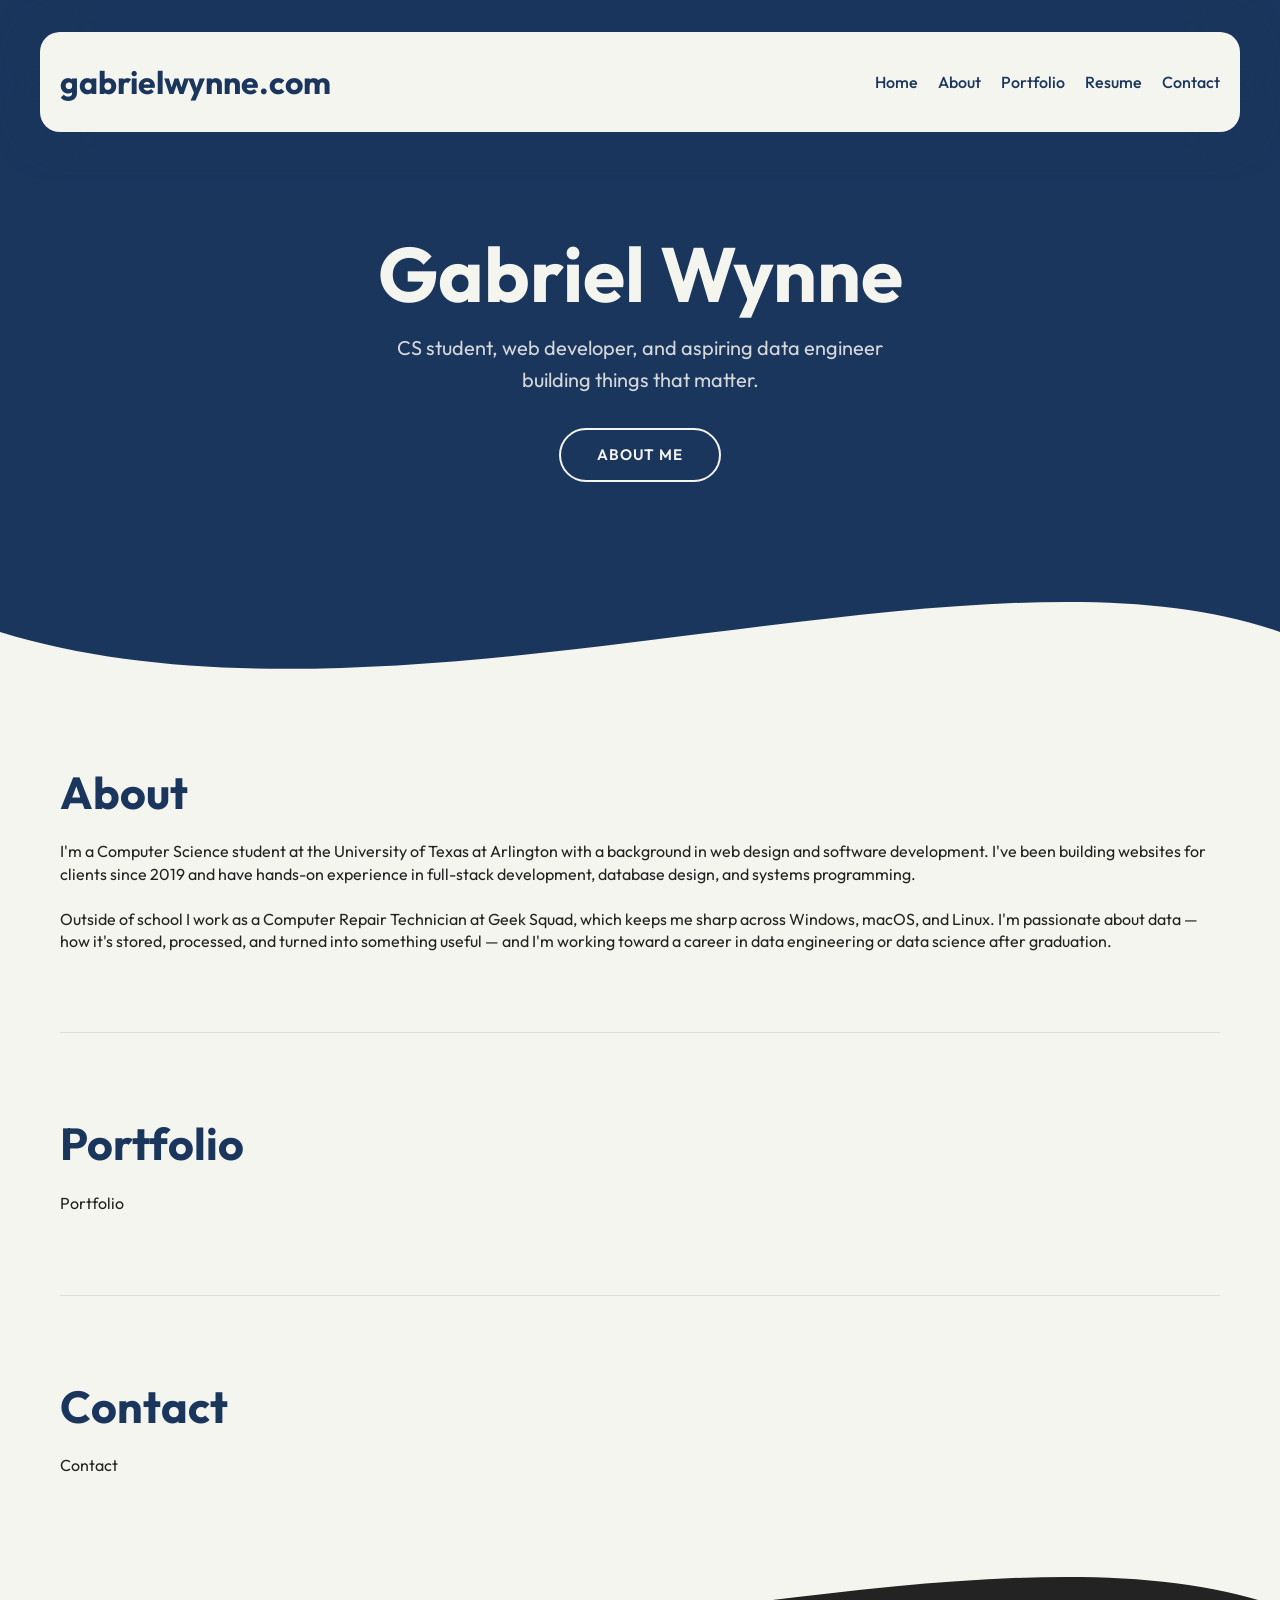
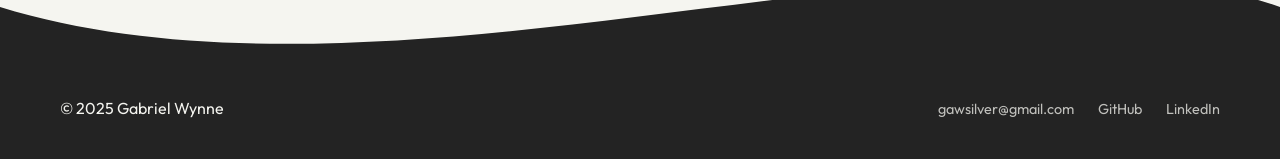
==== commit 250ed13c: "redesigned 404, added resume page, improved nav and footer, added mobile hamburger menu" ====
--- a/index.html
+++ b/index.html
@@ -5,6 +5,9 @@
   <meta charset="utf-8">
   <meta name="viewport" content="width=device-width, initial-scale=1">
   <title>Gabriel Wynne's Website</title>
+  <link rel="preconnect" href="https://fonts.googleapis.com">
+  <link rel="preconnect" href="https://fonts.gstatic.com" crossorigin>
+  <link href="https://fonts.googleapis.com/css2?family=Outfit:wght@400;500;600;700&display=swap" rel="stylesheet">
   <link rel="stylesheet" href="css/style.css">
   <meta name="description" content="">
 
@@ -23,61 +26,66 @@
 </head>
 
 <body>
-  <script src="js/main.js"></script>
-  <script src="js/app.js"></script>
   <header class="onscroll">
     <div class="container">
       <h1>gabrielwynne.com</h1>
+      <button class="hamburger" aria-label="Toggle navigation" aria-expanded="false">
+        <span></span><span></span><span></span>
+      </button>
       <nav>
         <ul>
-          <li><p>Home</p></li>
-          <li><p>About</p></li>
-          <li><p>Portfolio</p></li>
-          <li><p>Resume</p></li>
-          <li><p>Contact</p></li>
+          <li><a href="#home">Home</a></li>
+          <li><a href="#about">About</a></li>
+          <li><a href="#portfolio">Portfolio</a></li>
+          <li><a href="resume.html">Resume</a></li>
+          <li><a href="#contact">Contact</a></li>
         </ul>
       </nav>
     </div>
   </header>
   <main>
-    <section class="hero">
+    <section id="home" class="hero">
       <div class="container">
         <h1>Gabriel Wynne</h1>
-        <p>Lorem ipsum dolor sit amet consectetur, adipisicing elit. Quisquam, quasi.</p>
-        <a href="#">Read More</a>
+        <p>CS student, web developer, and aspiring data engineer building things that matter.</p>
+        <a href="#about">About Me</a>
       </div>
-        <svg viewBox="0 0 1440 320" xmlns="http://www.w3.org/2000/svg" preserveAspectRatio="none">
+        <svg class="wave" viewBox="0 0 1440 320" xmlns="http://www.w3.org/2000/svg" preserveAspectRatio="none">
           <path fill="#F5F5F0" d="M 0 160 C 450 552 1099 -189 1440 160 L 1440 369 L 0 369 Z" />
         </svg>
 
     </section>
     <div class="container">
-      <section>
+      <section id="about">
         <h2>About</h2>
-        <p>About</p>
+        <p>I'm a Computer Science student at the University of Texas at Arlington with a background in web design and software development. I've been building websites for clients since 2019 and have hands-on experience in full-stack development, database design, and systems programming.</p>
+        <br>
+        <p>Outside of school I work as a Computer Repair Technician at Geek Squad, which keeps me sharp across Windows, macOS, and Linux. I'm passionate about data — how it's stored, processed, and turned into something useful — and I'm working toward a career in data engineering or data science after graduation.</p>
       </section>
-      <section>
+      <section id="portfolio">
         <h2>Portfolio</h2>
         <p>Portfolio</p>
       </section>
-      <section>
-        <h2>Resume</h2>
-        <p>Resume</p>
-      </section>
-      <section>
+<section id="contact">
         <h2>Contact</h2>
         <p>Contact</p>
       </section>
     </div>
-    <svg viewBox="0 0 1440 320" xmlns="http://www.w3.org/2000/svg" preserveAspectRatio="none">
+    <svg class="wave" viewBox="0 0 1440 320" xmlns="http://www.w3.org/2000/svg" preserveAspectRatio="none">
       <path fill="#232323" d="M 0 160 C 450 552 1099 -189 1440 160 L 1440 369 L 0 369 Z" />
     </svg>
   </main>
   <footer>
-    <div class="container">
-      <p>Footer</p>
+    <div class="container footer-inner">
+      <p>© 2025 Gabriel Wynne</p>
+      <ul class="footer-links">
+        <li><a href="mailto:gawsilver@gmail.com">gawsilver@gmail.com</a></li>
+        <li><a href="https://github.com/gabrielawynne" target="_blank">GitHub</a></li>
+        <li><a href="https://linkedin.com/in/gabriel-wynne" target="_blank">LinkedIn</a></li>
+      </ul>
     </div>
   </footer>
+  <script src="js/main.js"></script>
 </body>
 
 </html>
--- a/css/style.css
+++ b/css/style.css
@@ -247,7 +247,10 @@
   margin: 0;
   padding: 0;
   box-sizing: border-box;
-
+}
+
+html {
+  scroll-behavior: smooth;
 }
 
 header {
@@ -273,17 +276,57 @@
   background-color: #1B365D;
   margin-top: 2em;
   overflow-x: hidden;
+  display: flex;
+  flex-direction: column;
+  min-height: 100vh;
+  font-family: 'Outfit', sans-serif;
+  color: #222;
 }
 main {
   background-color: #F5F5F0;
   margin: 0;
   padding: 0;
+  flex: 1;
+  display: flex;
+  flex-direction: column;
+}
+
+main > .container {
+  flex: 1;
 }
 footer {
   background-color: #232323;
   color: #F5F5F0;
   margin: 0;
-  padding: 0;
+  padding: 40px 0;
+}
+
+.footer-inner {
+  display: flex;
+  justify-content: space-between;
+  align-items: center;
+  flex-wrap: wrap;
+  gap: 16px;
+}
+
+.footer-links {
+  display: flex;
+  list-style: none;
+  gap: 24px;
+  padding: 0;
+  margin: 0;
+}
+
+.footer-links a {
+  color: #F5F5F0;
+  text-decoration: none;
+  font-size: 0.9rem;
+  opacity: 0.75;
+  transition: opacity 0.2s ease;
+}
+
+.footer-links a:hover {
+  opacity: 1;
 }
 .offwhite {
   background-color: #F5F5F0;
@@ -293,6 +336,131 @@
   max-width: 1200px;
   margin: 0 auto;
   padding: 0 20px;
+}
+
+.resume-block {
+  margin-bottom: 48px;
+}
+
+.resume-block h3 {
+  font-size: 1.1rem;
+  font-weight: 600;
+  text-transform: uppercase;
+  letter-spacing: 0.08em;
+  color: #1B365D;
+  border-bottom: 2px solid #1B365D;
+  padding-bottom: 8px;
+  margin-bottom: 24px;
+}
+
+.resume-entry {
+  margin-bottom: 28px;
+}
+
+.resume-entry-header {
+  display: flex;
+  justify-content: space-between;
+  align-items: baseline;
+  flex-wrap: wrap;
+  gap: 8px;
+  margin-bottom: 4px;
+}
+
+.resume-role {
+  font-weight: 600;
+  font-size: 1rem;
+}
+
+.resume-date {
+  font-size: 0.875rem;
+  color: #666;
+}
+
+.resume-company {
+  display: block;
+  font-size: 0.9rem;
+  color: #555;
+  margin-bottom: 8px;
+}
+
+.resume-entry p {
+  line-height: 1.7;
+  color: #444;
+}
+
+.resume-skills {
+  display: flex;
+  flex-wrap: wrap;
+  gap: 10px;
+  list-style: none;
+  padding: 0;
+}
+
+.resume-skills li {
+  background-color: #1B365D;
+  color: #F5F5F0;
+  padding: 6px 16px;
+  border-radius: 50px;
+  font-size: 0.875rem;
+  font-weight: 500;
+}
+
+.resume-bullets {
+  margin-top: 8px;
+  padding-left: 20px;
+  display: flex;
+  flex-direction: column;
+  gap: 4px;
+}
+
+.resume-bullets li {
+  line-height: 1.6;
+  color: #444;
+  font-size: 0.95rem;
+}
+
+.resume-tags {
+  font-size: 0.8rem;
+  font-weight: 400;
+  color: #666;
+  margin-left: 8px;
+}
+
+.resume-skills-group {
+  display: flex;
+  flex-direction: column;
+  gap: 12px;
+}
+
+.resume-skills-row {
+  display: flex;
+  align-items: flex-start;
+  gap: 16px;
+  flex-wrap: wrap;
+}
+
+.resume-skills-label {
+  font-weight: 600;
+  font-size: 0.875rem;
+  color: #1B365D;
+  min-width: 90px;
+  padding-top: 5px;
+}
+
+main .container section {
+  padding: 80px 0;
+  border-bottom: 1px solid #ddd;
+}
+
+main .container section:last-child {
+  border-bottom: none;
+}
+
+main .container section h2 {
+  font-family: 'Outfit', sans-serif;
+  font-size: clamp(1.8rem, 4vw, 2.8rem);
+  color: #1B365D;
+  margin-bottom: 1rem;
 }
 
 .hero {
@@ -304,6 +472,63 @@
   overflow: hidden;
 }
 
+.page-banner {
+  position: relative;
+  background-color: #1B365D;
+  color: #F5F5F0;
+  padding: 60px 0 140px;
+  text-align: center;
+  overflow: hidden;
+}
+
+.page-banner h1 {
+  font-family: 'Outfit', sans-serif;
+  font-size: clamp(2rem, 5vw, 3.5rem);
+  font-weight: 700;
+}
+
+.page-banner .wave {
+  position: absolute;
+  bottom: 0;
+  left: 0;
+}
+
+.hero h1 {
+  font-family: 'Outfit', sans-serif;
+  font-size: clamp(2.5rem, 6vw, 5rem);
+  margin-bottom: 1rem;
+  line-height: 1.1;
+}
+
+.hero p {
+  font-size: clamp(1rem, 2vw, 1.25rem);
+  opacity: 0.85;
+  max-width: 520px;
+  margin: 0 auto 2rem;
+  line-height: 1.6;
+}
+
+.hero a {
+  display: inline-block;
+  padding: 14px 36px;
+  background-color: transparent;
+  color: #F5F5F0;
+  border: 2px solid #F5F5F0;
+  border-radius: 50px;
+  font-family: 'Outfit', sans-serif;
+  font-weight: 600;
+  font-size: 0.95rem;
+  letter-spacing: 0.05em;
+  text-decoration: none;
+  text-transform: uppercase;
+  transition: background-color 0.25s ease, color 0.25s ease;
+}
+
+.hero a:hover {
+  background-color: #F5F5F0;
+  color: #1B365D;
+}
+
 .hero .container {
   max-width: 1200px;
   margin: 0 auto;
@@ -312,22 +537,18 @@
 
 }
 
-.hero svg {
+.wave {
+  display: block;
+  width: 100%;
+  height: 100px;
+  pointer-events: none;
+}
+
+.hero .wave {
   position: absolute;
   bottom: 0;
   left: 0;
-  width: 100%;
-  height: 100px;
-  display: block;
-  pointer-events: none;
-}
-nav {
-  position: sticky;
-  top: 0;
-  z-index: 1000; /* Make sure it stays above content */
-  background-color: #F5F5F0; /* Or match your navbar color */
-}
-
+}
 .onscroll {
   position: sticky;
   top: 0;
@@ -335,20 +556,58 @@
   background: #F5F5F0;
   padding: 10px 0;
 }
+
 li {
   list-style-type: none;
 }
+
 nav ul {
   display: flex;
   list-style: none;
   padding: 0;
   margin: 0;
-}
-
-nav li {
-  margin-right: 20px; /* spacing between links */
-}
-
+  gap: 20px;
+}
+
+nav a {
+  color: #1B365D;
+  text-decoration: none;
+  font-weight: 500;
+}
+
+nav a:hover {
+  text-decoration: underline;
+}
+
+.hamburger {
+  display: none;
+  flex-direction: column;
+  justify-content: space-between;
+  width: 28px;
+  height: 20px;
+  background: none;
+  border: none;
+  cursor: pointer;
+  padding: 0;
+}
+
+.hamburger span {
+  display: block;
+  height: 3px;
+  background-color: #1B365D;
+  border-radius: 2px;
+  transition: transform 0.3s ease, opacity 0.3s ease;
+}
+
+.hamburger.open span:nth-child(1) {
+  transform: translateY(8.5px) rotate(45deg);
+}
+.hamburger.open span:nth-child(2) {
+  opacity: 0;
+}
+.hamburger.open span:nth-child(3) {
+  transform: translateY(-8.5px) rotate(-45deg);
+}
 
 @media screen and (max-width: 1200px) {
   header {
@@ -359,3 +618,42 @@
     margin-top: 0;
   }
 }
+
+@media screen and (max-width: 768px) {
+  .hamburger {
+    display: flex;
+  }
+
+  nav {
+    display: none;
+    position: absolute;
+    top: 100%;
+    left: 0;
+    width: 100%;
+    background: #F5F5F0;
+    box-shadow: 0 4px 12px rgba(0, 0, 0, 0.1);
+  }
+
+  nav.open {
+    display: block;
+  }
+
+  nav ul {
+    flex-direction: column;
+    gap: 0;
+    padding: 10px 20px;
+  }
+
+  nav li {
+    padding: 10px 0;
+    border-bottom: 1px solid #ddd;
+  }
+
+  nav li:last-child {
+    border-bottom: none;
+  }
+
+  header {
+    position: relative;
+  }
+}
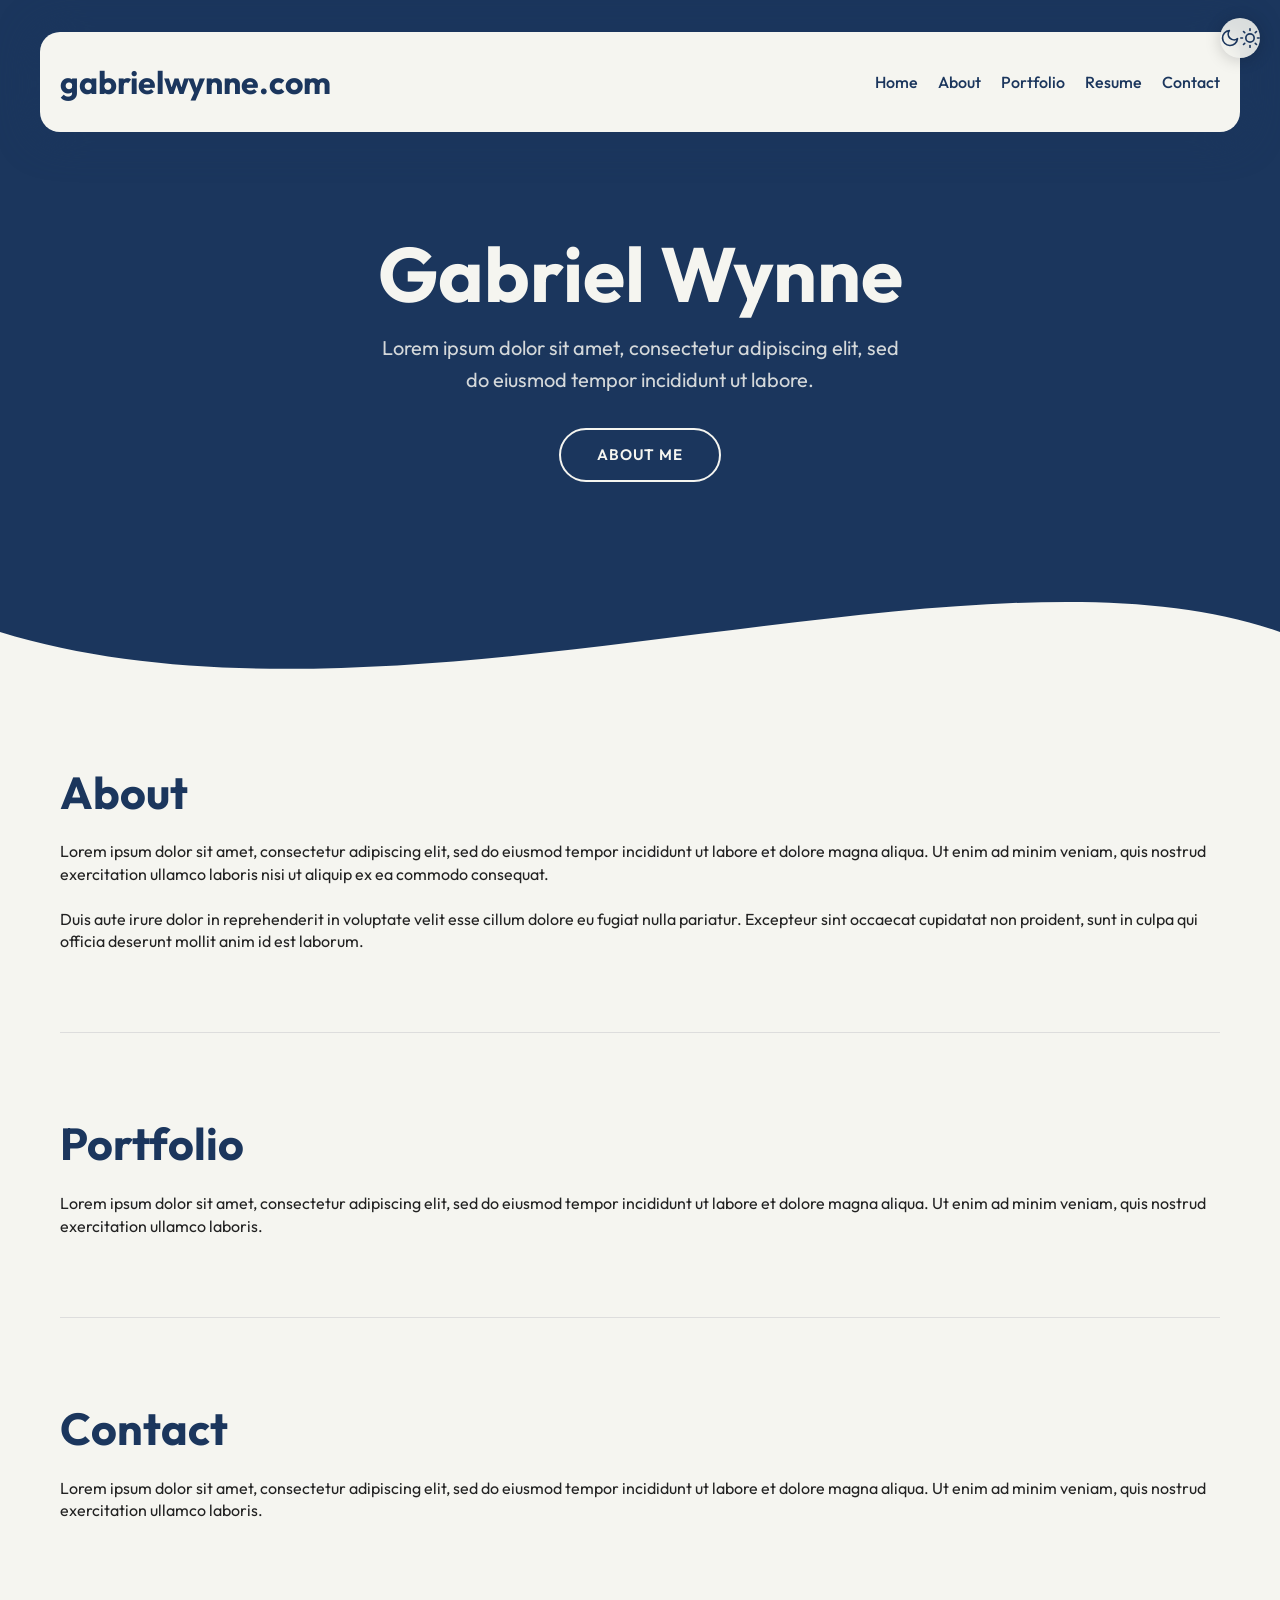
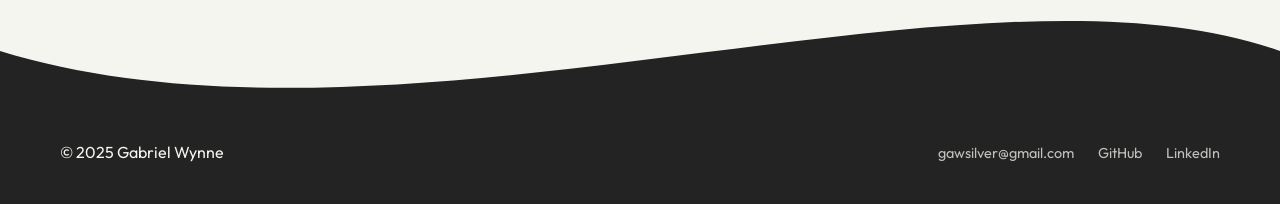
==== commit fd0e6382: "added dark mode with stars, gradients, twinkling animations, and sitewide persistence" ====
--- a/index.html
+++ b/index.html
@@ -9,6 +9,16 @@
   <link rel="preconnect" href="https://fonts.gstatic.com" crossorigin>
   <link href="https://fonts.googleapis.com/css2?family=Outfit:wght@400;500;600;700&display=swap" rel="stylesheet">
   <link rel="stylesheet" href="css/style.css">
+  <script>
+    (function () {
+      const saved = localStorage.getItem('darkMode');
+      const prefersDark = window.matchMedia('(prefers-color-scheme: dark)').matches;
+      if (saved === 'true' || (saved === null && prefersDark)) {
+        document.documentElement.classList.add('dark');
+      }
+      document.documentElement.classList.add('preload');
+    })();
+  </script>
   <meta name="description" content="">
 
   <meta property="og:title" content="">
@@ -41,34 +51,38 @@
           <li><a href="#contact">Contact</a></li>
         </ul>
       </nav>
+      <button class="dark-toggle" aria-label="Toggle dark mode">
+        <svg class="icon-moon" viewBox="0 0 24 24" fill="none" stroke="currentColor" stroke-width="2" stroke-linecap="round" stroke-linejoin="round"><path d="M21 12.79A9 9 0 1 1 11.21 3 7 7 0 0 0 21 12.79z"/></svg>
+        <svg class="icon-sun" viewBox="0 0 24 24" fill="none" stroke="currentColor" stroke-width="2" stroke-linecap="round" stroke-linejoin="round"><circle cx="12" cy="12" r="5"/><line x1="12" y1="1" x2="12" y2="3"/><line x1="12" y1="21" x2="12" y2="23"/><line x1="4.22" y1="4.22" x2="5.64" y2="5.64"/><line x1="18.36" y1="18.36" x2="19.78" y2="19.78"/><line x1="1" y1="12" x2="3" y2="12"/><line x1="21" y1="12" x2="23" y2="12"/><line x1="4.22" y1="19.78" x2="5.64" y2="18.36"/><line x1="18.36" y1="5.64" x2="19.78" y2="4.22"/></svg>
+      </button>
     </div>
   </header>
   <main>
     <section id="home" class="hero">
       <div class="container">
         <h1>Gabriel Wynne</h1>
-        <p>CS student, web developer, and aspiring data engineer building things that matter.</p>
+        <p>Lorem ipsum dolor sit amet, consectetur adipiscing elit, sed do eiusmod tempor incididunt ut labore.</p>
         <a href="#about">About Me</a>
       </div>
         <svg class="wave" viewBox="0 0 1440 320" xmlns="http://www.w3.org/2000/svg" preserveAspectRatio="none">
-          <path fill="#F5F5F0" d="M 0 160 C 450 552 1099 -189 1440 160 L 1440 369 L 0 369 Z" />
+          <path d="M 0 160 C 450 552 1099 -189 1440 160 L 1440 369 L 0 369 Z" />
         </svg>
 
     </section>
     <div class="container">
       <section id="about">
         <h2>About</h2>
-        <p>I'm a Computer Science student at the University of Texas at Arlington with a background in web design and software development. I've been building websites for clients since 2019 and have hands-on experience in full-stack development, database design, and systems programming.</p>
+        <p>Lorem ipsum dolor sit amet, consectetur adipiscing elit, sed do eiusmod tempor incididunt ut labore et dolore magna aliqua. Ut enim ad minim veniam, quis nostrud exercitation ullamco laboris nisi ut aliquip ex ea commodo consequat.</p>
         <br>
-        <p>Outside of school I work as a Computer Repair Technician at Geek Squad, which keeps me sharp across Windows, macOS, and Linux. I'm passionate about data — how it's stored, processed, and turned into something useful — and I'm working toward a career in data engineering or data science after graduation.</p>
+        <p>Duis aute irure dolor in reprehenderit in voluptate velit esse cillum dolore eu fugiat nulla pariatur. Excepteur sint occaecat cupidatat non proident, sunt in culpa qui officia deserunt mollit anim id est laborum.</p>
       </section>
       <section id="portfolio">
         <h2>Portfolio</h2>
-        <p>Portfolio</p>
+        <p>Lorem ipsum dolor sit amet, consectetur adipiscing elit, sed do eiusmod tempor incididunt ut labore et dolore magna aliqua. Ut enim ad minim veniam, quis nostrud exercitation ullamco laboris.</p>
       </section>
 <section id="contact">
         <h2>Contact</h2>
-        <p>Contact</p>
+        <p>Lorem ipsum dolor sit amet, consectetur adipiscing elit, sed do eiusmod tempor incididunt ut labore et dolore magna aliqua. Ut enim ad minim veniam, quis nostrud exercitation ullamco laboris.</p>
       </section>
     </div>
     <svg class="wave" viewBox="0 0 1440 320" xmlns="http://www.w3.org/2000/svg" preserveAspectRatio="none">
--- a/css/style.css
+++ b/css/style.css
@@ -243,6 +243,10 @@
 /* ==========================================================================
   custom styles
    ========================================================================== */
+
+html.preload * {
+  transition: none !important;
+}
 * {
   margin: 0;
   padding: 0;
@@ -262,14 +266,17 @@
   padding: 0 20px;
   border-radius: 20px;
   box-shadow: 0 2px 40px #1B365D;
-  transition: width 0.5s ease, border-radius 1s ease;
+  transition: width 0.5s ease, border-radius 1s ease, background-color 0.4s ease, box-shadow 0.4s ease;
 }
 
 header .container {
   display: flex;
-  justify-content: space-between;
   align-items: center;
   height: 100%;
+}
+
+header .container > h1 {
+  margin-right: auto;
 }
 
 body {
@@ -289,6 +296,7 @@
   flex: 1;
   display: flex;
   flex-direction: column;
+  transition: background-color 0.4s ease;
 }
 
 main > .container {
@@ -299,6 +307,7 @@
   color: #F5F5F0;
   margin: 0;
   padding: 40px 0;
+  transition: background-color 0.4s ease;
 }
 
 .footer-inner {
@@ -573,6 +582,7 @@
   color: #1B365D;
   text-decoration: none;
   font-weight: 500;
+  transition: color 0.4s ease;
 }
 
 nav a:hover {
@@ -596,7 +606,7 @@
   height: 3px;
   background-color: #1B365D;
   border-radius: 2px;
-  transition: transform 0.3s ease, opacity 0.3s ease;
+  transition: transform 0.3s ease, opacity 0.3s ease, background-color 0.4s ease;
 }
 
 .hamburger.open span:nth-child(1) {
@@ -657,3 +667,353 @@
     position: relative;
   }
 }
+
+/* ==========================================================================
+   Dark mode toggle button — floats top-right, pops into nav when scrolled
+   ========================================================================== */
+
+.dark-toggle {
+  position: fixed;
+  top: 18px;
+  right: 20px;
+  z-index: 1001;
+  background: rgba(245, 245, 240, 0.88);
+  backdrop-filter: blur(10px);
+  -webkit-backdrop-filter: blur(10px);
+  border: none;
+  cursor: pointer;
+  color: #1B365D;
+  width: 40px;
+  height: 40px;
+  display: flex;
+  align-items: center;
+  justify-content: center;
+  border-radius: 50%;
+  box-shadow: 0 2px 16px rgba(0, 0, 0, 0.18);
+  transition: top 0.3s ease, box-shadow 0.2s ease, background-color 0.2s ease, color 0.2s ease;
+}
+
+.dark-toggle:hover {
+  box-shadow: 0 4px 24px rgba(0, 0, 0, 0.26);
+}
+
+.dark-toggle svg {
+  width: 20px;
+  height: 20px;
+  display: block;
+}
+
+.icon-sun {
+  display: none;
+}
+
+/* In-nav state — stays fixed but slides to align with the full-width header */
+.header-expanded .dark-toggle {
+  top: 31px; /* vertically centered in the 100px header */
+  background: none;
+  backdrop-filter: none;
+  -webkit-backdrop-filter: none;
+  box-shadow: none;
+}
+
+.header-expanded .dark-toggle:hover {
+  background-color: rgba(27, 54, 93, 0.1);
+  box-shadow: none;
+}
+
+/* Keep nav links from running under the fixed toggle button */
+.header-expanded header .container {
+  padding-right: 68px;
+}
+
+/* ==========================================================================
+   Star twinkle animations
+   ========================================================================== */
+
+@keyframes twinkle-a {
+  0%, 100% { opacity: 1; }
+  40%       { opacity: 0.15; }
+}
+
+@keyframes twinkle-b {
+  0%, 100% { opacity: 0.25; }
+  55%       { opacity: 1; }
+}
+
+/* ==========================================================================
+   Dark mode styles
+   ========================================================================== */
+
+html.dark body {
+  background:
+    radial-gradient(1px 1px at 15% 40%, rgba(255,255,255,0.6) 0%, transparent 100%),
+    radial-gradient(1px 1px at 30% 20%, rgba(255,255,255,0.5) 0%, transparent 100%),
+    radial-gradient(1px 1px at 45% 70%, rgba(255,255,255,0.7) 0%, transparent 100%),
+    radial-gradient(1px 1px at 60% 35%, rgba(255,255,255,0.4) 0%, transparent 100%),
+    radial-gradient(1px 1px at 75% 60%, rgba(255,255,255,0.6) 0%, transparent 100%),
+    radial-gradient(1px 1px at 90% 25%, rgba(255,255,255,0.5) 0%, transparent 100%),
+    radial-gradient(1px 1px at  8% 80%, rgba(255,255,255,0.7) 0%, transparent 100%),
+    radial-gradient(1px 1px at 38% 90%, rgba(255,255,255,0.4) 0%, transparent 100%),
+    radial-gradient(1px 1px at 52% 15%, rgba(255,255,255,0.6) 0%, transparent 100%),
+    radial-gradient(1px 1px at 70% 85%, rgba(255,255,255,0.5) 0%, transparent 100%),
+    radial-gradient(1px 1px at 85% 50%, rgba(255,255,255,0.7) 0%, transparent 100%),
+    radial-gradient(1px 1px at 25% 55%, rgba(255,255,255,0.4) 0%, transparent 100%),
+    radial-gradient(1px 1px at 48% 45%, rgba(255,255,255,0.6) 0%, transparent 100%),
+    radial-gradient(1px 1px at 65% 10%, rgba(255,255,255,0.5) 0%, transparent 100%),
+    radial-gradient(1px 1px at 92% 70%, rgba(255,255,255,0.7) 0%, transparent 100%),
+    linear-gradient(to right, #010921, #071D2C);
+}
+
+html.dark .hero {
+  background: linear-gradient(to right, #010921, #071D2C);
+  isolation: isolate;
+}
+
+html.dark .hero::before {
+  content: '';
+  position: absolute;
+  inset: 0;
+  z-index: -1;
+  pointer-events: none;
+  background:
+    radial-gradient(1px 1px at  5% 15%, rgba(255,255,255,0.7) 0%, transparent 100%),
+    radial-gradient(1px 1px at 20% 30%, rgba(255,255,255,0.8) 0%, transparent 100%),
+    radial-gradient(2px 2px at 35% 20%, rgba(255,255,255,0.6) 0%, transparent 100%),
+    radial-gradient(1px 1px at 50% 40%, rgba(255,255,255,0.5) 0%, transparent 100%),
+    radial-gradient(1px 1px at 65% 75%, rgba(255,255,255,0.4) 0%, transparent 100%),
+    radial-gradient(2px 2px at 78% 25%, rgba(255,255,255,0.7) 0%, transparent 100%),
+    radial-gradient(1px 1px at 90% 45%, rgba(255,255,255,0.8) 0%, transparent 100%),
+    radial-gradient(1px 1px at  8% 50%, rgba(255,255,255,0.6) 0%, transparent 100%),
+    radial-gradient(2px 2px at 45%  5%, rgba(255,255,255,0.5) 0%, transparent 100%),
+    radial-gradient(1px 1px at 68% 35%, rgba(255,255,255,0.4) 0%, transparent 100%);
+  animation: twinkle-a 3s ease-in-out infinite;
+}
+
+html.dark .hero::after {
+  content: '';
+  position: absolute;
+  inset: 0;
+  z-index: -1;
+  pointer-events: none;
+  background:
+    radial-gradient(2px 2px at 12% 70%, rgba(255,255,255,0.5) 0%, transparent 100%),
+    radial-gradient(1px 1px at 28% 85%, rgba(255,255,255,0.4) 0%, transparent 100%),
+    radial-gradient(1px 1px at 42% 60%, rgba(255,255,255,0.7) 0%, transparent 100%),
+    radial-gradient(2px 2px at 58% 10%, rgba(255,255,255,0.8) 0%, transparent 100%),
+    radial-gradient(1px 1px at 72% 50%, rgba(255,255,255,0.6) 0%, transparent 100%),
+    radial-gradient(1px 1px at 85% 80%, rgba(255,255,255,0.5) 0%, transparent 100%),
+    radial-gradient(2px 2px at 95% 15%, rgba(255,255,255,0.4) 0%, transparent 100%),
+    radial-gradient(1px 1px at 22% 90%, rgba(255,255,255,0.7) 0%, transparent 100%),
+    radial-gradient(1px 1px at 55% 88%, rgba(255,255,255,0.8) 0%, transparent 100%),
+    radial-gradient(2px 2px at 82% 65%, rgba(255,255,255,0.6) 0%, transparent 100%);
+  animation: twinkle-b 4.5s ease-in-out infinite 1.2s;
+}
+
+html.dark .page-banner {
+  background: linear-gradient(to right, #010921, #071D2C);
+  isolation: isolate;
+}
+
+html.dark .page-banner::before {
+  content: '';
+  position: absolute;
+  inset: 0;
+  z-index: -1;
+  pointer-events: none;
+  background:
+    radial-gradient(1px 1px at  7% 20%, rgba(255,255,255,0.7) 0%, transparent 100%),
+    radial-gradient(1px 1px at 22% 55%, rgba(255,255,255,0.8) 0%, transparent 100%),
+    radial-gradient(2px 2px at 38% 15%, rgba(255,255,255,0.5) 0%, transparent 100%),
+    radial-gradient(1px 1px at 52% 75%, rgba(255,255,255,0.6) 0%, transparent 100%),
+    radial-gradient(1px 1px at 67% 30%, rgba(255,255,255,0.4) 0%, transparent 100%),
+    radial-gradient(2px 2px at 80% 65%, rgba(255,255,255,0.7) 0%, transparent 100%),
+    radial-gradient(1px 1px at 93% 40%, rgba(255,255,255,0.5) 0%, transparent 100%),
+    radial-gradient(1px 1px at 14% 85%, rgba(255,255,255,0.6) 0%, transparent 100%),
+    radial-gradient(2px 2px at 47% 50%, rgba(255,255,255,0.4) 0%, transparent 100%),
+    radial-gradient(1px 1px at 73% 10%, rgba(255,255,255,0.8) 0%, transparent 100%);
+  animation: twinkle-a 3.5s ease-in-out infinite 0.5s;
+}
+
+html.dark .page-banner::after {
+  content: '';
+  position: absolute;
+  inset: 0;
+  z-index: -1;
+  pointer-events: none;
+  background:
+    radial-gradient(2px 2px at 10% 45%, rgba(255,255,255,0.5) 0%, transparent 100%),
+    radial-gradient(1px 1px at 30% 80%, rgba(255,255,255,0.7) 0%, transparent 100%),
+    radial-gradient(1px 1px at 44% 25%, rgba(255,255,255,0.4) 0%, transparent 100%),
+    radial-gradient(2px 2px at 60% 60%, rgba(255,255,255,0.8) 0%, transparent 100%),
+    radial-gradient(1px 1px at 75% 90%, rgba(255,255,255,0.5) 0%, transparent 100%),
+    radial-gradient(1px 1px at 88% 20%, rgba(255,255,255,0.6) 0%, transparent 100%),
+    radial-gradient(2px 2px at 18% 35%, rgba(255,255,255,0.7) 0%, transparent 100%),
+    radial-gradient(1px 1px at 35% 70%, rgba(255,255,255,0.4) 0%, transparent 100%),
+    radial-gradient(1px 1px at 58% 8%,  rgba(255,255,255,0.8) 0%, transparent 100%),
+    radial-gradient(2px 2px at 85% 50%, rgba(255,255,255,0.6) 0%, transparent 100%);
+  animation: twinkle-b 5s ease-in-out infinite 2s;
+}
+
+html.dark header {
+  background-color: #030F18;
+  box-shadow: 0 2px 40px rgba(255, 255, 255, 0.15);
+}
+
+html.dark .onscroll {
+  background: #030F18;
+}
+
+html.dark header h1 {
+  color: #e6edf3;
+}
+
+html.dark header h1 a {
+  color: #e6edf3;
+}
+
+html.dark nav a {
+  color: #e6edf3;
+  -webkit-font-smoothing: antialiased;
+  -moz-osx-font-smoothing: grayscale;
+  text-shadow: 0 0 0 #e6edf3;
+}
+
+html.dark .hamburger span {
+  background-color: #e6edf3;
+}
+
+html.dark .dark-toggle {
+  color: #e6edf3;
+  background: rgba(30, 36, 51, 0.88);
+}
+
+html.dark .header-expanded .dark-toggle {
+  background: none;
+}
+
+html.dark .header-expanded .dark-toggle:hover {
+  background-color: rgba(255, 255, 255, 0.1);
+}
+
+html.dark .icon-moon {
+  display: none;
+}
+
+html.dark .icon-sun {
+  display: block;
+}
+
+html.dark nav {
+  background: #030F18;
+  box-shadow: 0 4px 12px rgba(0, 0, 0, 0.4);
+}
+
+html.dark nav li {
+  border-bottom-color: #2d3748;
+}
+
+html.dark main {
+  background-color: #030F18;
+}
+
+html.dark main .container section {
+  border-bottom-color: #21262d;
+}
+
+html.dark main .container section h2 {
+  color: #7aa2f7;
+}
+
+html.dark main .container section p {
+  color: #c9d1d9;
+}
+
+/* Light mode default for CSS-controlled wave paths */
+.hero .wave path,
+.page-banner .wave path {
+  fill: #F5F5F0;
+}
+
+.wave path {
+  transition: fill 0.4s ease;
+}
+
+html.dark .hero .wave path {
+  fill: #030F18;
+}
+
+html.dark .page-banner .wave path {
+  fill: #030F18;
+}
+
+html.dark main > .wave path {
+  fill: #01060A;
+}
+
+html.dark .resume-block h3 {
+  color: #7aa2f7;
+  border-bottom-color: #7aa2f7;
+}
+
+html.dark .resume-date {
+  color: #8b949e;
+}
+
+html.dark .resume-company {
+  color: #8b949e;
+}
+
+html.dark .resume-entry p,
+html.dark .resume-bullets li {
+  color: #c9d1d9;
+}
+
+html.dark .resume-skills li {
+  background-color: #21262d;
+  color: #e6edf3;
+}
+
+html.dark .resume-skills-label {
+  color: #7aa2f7;
+}
+
+html.dark footer {
+  background-color: #01060A;
+}
+
+/* ==========================================================================
+   Mobile — toggle moves to bottom-right corner
+   ========================================================================== */
+
+@media screen and (max-width: 768px) {
+  .dark-toggle,
+  .header-expanded .dark-toggle {
+    top: auto;
+    bottom: 24px;
+    background: rgba(245, 245, 240, 0.88);
+    backdrop-filter: blur(10px);
+    -webkit-backdrop-filter: blur(10px);
+    box-shadow: 0 2px 16px rgba(0, 0, 0, 0.18);
+  }
+
+  .dark-toggle:hover,
+  .header-expanded .dark-toggle:hover {
+    background: rgba(245, 245, 240, 1);
+    box-shadow: 0 4px 24px rgba(0, 0, 0, 0.26);
+  }
+
+  /* Reset the nav-protection padding since toggle is no longer in the header area */
+  .header-expanded header .container {
+    padding-right: 20px;
+  }
+
+  html.dark .dark-toggle,
+  html.dark .header-expanded .dark-toggle {
+    background: rgba(30, 36, 51, 0.88);
+  }
+
+  html.dark .dark-toggle:hover,
+  html.dark .header-expanded .dark-toggle:hover {
+    background: rgba(30, 36, 51, 1);
+  }
+}
